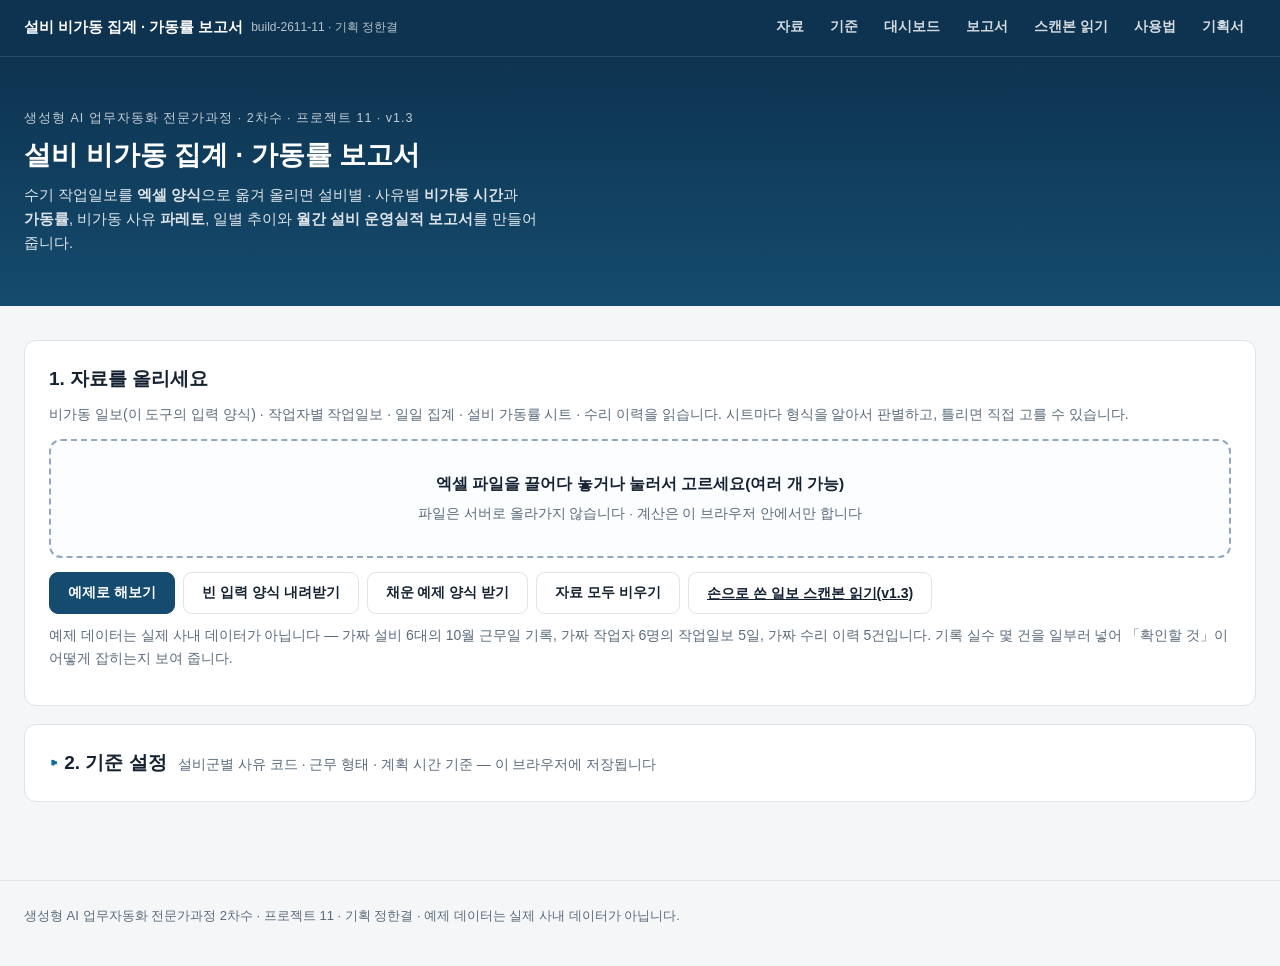
==== index.html @ 951faa5b "build-2611-11 임시 배포 Co-Authored-By: Claude Opus 5.5 <noreply@anthropic.com>" ====
<!DOCTYPE html>
<html lang="ko">
<head>
<meta charset="UTF-8">
<meta name="viewport" content="width=device-width, initial-scale=1.0">
<title>설비 비가동 집계 · 가동률 보고서 — 수기 일보에서 월간 설비 운영실적까지</title>
<meta name="description" content="수기 작업일보를 엑셀 양식으로 옮겨 올리면 설비별 · 사유별 비가동 시간, 가동률, 비가동 사유 파레토, 일별 추이와 월간 설비 운영실적 보고서를 만듭니다. 파일은 브라우저 안에서만 처리합니다.">
<link rel="icon" href="favicon.svg" type="image/svg+xml">
<link rel="canonical" href="https://build-2611-11.jobability.co.kr/">
<meta name="robots" content="index,follow">
<meta property="og:type" content="website">
<meta property="og:site_name" content="생성형 AI 업무자동화 전문가과정 · 2차수">
<meta property="og:url" content="https://build-2611-11.jobability.co.kr/">
<meta property="og:title" content="설비 비가동 집계 · 가동률 보고서 — 생성형 AI 업무자동화 전문가과정 2차수">
<meta property="og:description" content="수기 일보를 엑셀 양식으로 올리면 설비 · 사유별 비가동, 가동률, 파레토, 일별 추이와 월간 보고서가 나옵니다.">
<meta property="og:image" content="https://build-2611-11.jobability.co.kr/og-index.png">
<meta property="og:image:width" content="1200">
<meta property="og:image:height" content="630">
<meta property="og:locale" content="ko_KR">
<meta name="twitter:card" content="summary_large_image">
<link rel="stylesheet" href="css/style.css">
<link rel="stylesheet" href="css/app.css">
</head>
<body>

<nav class="topnav" aria-label="주요 메뉴">
  <div class="topnav-inner">
    <a class="topnav-brand" href="index.html">설비 비가동 집계 · 가동률 보고서 <small>build-2611-11 · 기획 정한결</small></a>
    <ul class="topnav-links">
      <li><a href="#s-data">자료</a></li>
      <li><a href="#s-set">기준</a></li>
      <li><a href="#s-dash">대시보드</a></li>
      <li><a href="#s-report">보고서</a></li>
      <li><a href="scan.html">스캔본 읽기</a></li>
      <li><a href="guide.html">사용법</a></li>
      <li><a href="plan.html">기획서</a></li>
    </ul>
  </div>
</nav>

<header class="hero"><div class="wrap">
  <div class="eyebrow">생성형 AI 업무자동화 전문가과정 · 2차수 · 프로젝트 11 · v1.3</div>
  <h1>설비 비가동 집계 · 가동률 보고서</h1>
  <p>수기 작업일보를 <b>엑셀 양식</b>으로 옮겨 올리면 설비별 · 사유별 <b>비가동 시간</b>과 <b>가동률</b>,
     비가동 사유 <b>파레토</b>, 일별 추이와 <b>월간 설비 운영실적 보고서</b>를 만들어 줍니다.</p>
</div></header>

<main><div class="wrap">

<section id="s-data" class="card">
  <h2 style="margin-top:0">1. 자료를 올리세요</h2>
  <p class="sub">비가동 일보(이 도구의 입력 양식) · 작업자별 작업일보 · 일일 집계 · 설비 가동률 시트 · 수리 이력을 읽습니다. 시트마다 형식을 알아서 판별하고, 틀리면 직접 고를 수 있습니다.</p>
  <label class="drop" id="drop">
    <input type="file" id="file" accept=".xlsx,.xls,.xlsm,.csv" multiple>
    <b>엑셀 파일을 끌어다 놓거나 눌러서 고르세요(여러 개 가능)</b>
    <span>파일은 서버로 올라가지 않습니다 · 계산은 이 브라우저 안에서만 합니다</span>
  </label>
  <div class="btnrow">
    <button class="btn primary" id="btn-sample">예제로 해보기</button>
    <button class="btn" id="btn-template">빈 입력 양식 내려받기</button>
    <button class="btn" id="btn-sample-file">채운 예제 양식 받기</button>
    <button class="btn" id="btn-reset">자료 모두 비우기</button>
    <a class="btn" href="scan.html" id="go-scan">손으로 쓴 일보 스캔본 읽기(v1.3)</a>
  </div>
  <p class="sub" style="margin-top:10px">예제 데이터는 실제 사내 데이터가 아닙니다 — 가짜 설비 6대의 10월 근무일 기록, 가짜 작업자 6명의 작업일보 5일, 가짜 수리 이력 5건입니다.
    기록 실수 몇 건을 일부러 넣어 「확인할 것」이 어떻게 잡히는지 보여 줍니다.</p>
  <ul class="filelist" id="files"></ul>
  <div id="data-status"></div>
</section>

<section id="s-set" class="card">
  <details id="set-box">
    <summary><h2>2. 기준 설정 <small class="sub">설비군별 사유 코드 · 근무 형태 · 계획 시간 기준 — 이 브라우저에 저장됩니다</small></h2></summary>
    <div class="setgrid">
      <div>
        <h3>비가동 사유 코드 <small class="sub">설비군마다 다릅니다 — 같은 글자라도 뜻이 다릅니다</small></h3>
        <h4 class="gh">가공설비 (A~G)</h4>
        <div class="tablewrap"><table id="codes">
          <thead><tr><th>코드</th><th>이름</th><th>설명</th><th></th></tr></thead>
          <tbody></tbody>
        </table></div>
        <div class="btnrow tight"><button class="btn sm" id="btn-addcode">가공 코드 추가</button></div>
        <h4 class="gh">용접설비 (A~H)</h4>
        <div class="tablewrap"><table id="codes-weld">
          <thead><tr><th>코드</th><th>이름</th><th>설명</th><th></th></tr></thead>
          <tbody></tbody>
        </table></div>
        <div class="btnrow tight">
          <button class="btn sm" id="btn-addcode-weld">용접 코드 추가</button>
          <button class="btn sm" id="btn-defcode">코드표 기본값으로</button>
        </div>
        <h3>설비군 <small class="sub">이름에 로봇 · 용접 · ABB · KOBE · 야스카와 또는 MAIN · BOOM · TRACK · SUB · CHASSIS · ARM · BUCKET · BLADE(N호기)가 있으면 용접설비, NC · MCT · 밀링 · 호리젠탈 · 머시닝이 있으면 가공설비. 둘 다 있으면 「확인 필요」 — 여기서 고르세요</small></h3>
        <div class="btnrow tight">
          <button class="btn sm" id="btn-planner-equip" title="가공 10대 · 용접 20대를 군과 함께 등록합니다. 이미 있는 이름은 그대로 둡니다">기획자 설비 목록(2026-11) 불러오기</button>
          <button class="btn sm" id="btn-groups-clear">직접 고른 설비군 모두 지우기</button>
        </div>
        <p id="group-status" aria-live="polite"></p>
        <div id="group-tbl"></div>
      </div>
      <div>
        <h3>근무 형태</h3>
        <div class="form">
          <label>근무 시작 <input type="text" id="set-start" inputmode="numeric"></label>
          <label>주간 종료 <input type="text" id="set-dayEnd" inputmode="numeric"></label>
          <label>주간+야간 종료 <input type="text" id="set-nightEnd" inputmode="numeric"></label>
          <label>쉬는 시간(오전 · 오후 합, 분) <input type="number" id="set-breakMin" min="0" step="5"></label>
          <label class="wide">휴게 구간(인정시간에서 뺌) <input type="text" id="set-rests"></label>
        </div>
        <div id="shift-info"></div>
        <h3>계산 기준</h3>
        <div class="form">
          <label class="wide">계획 시간 기준
            <select id="set-basis">
              <option value="recorded">기록된 계획 시간(없으면 근무 형태 기준)</option>
              <option value="shift">근무 형태 기준(인정시간 − 휴식)</option>
            </select></label>
          <label>목표 가동률(%) <input type="number" id="set-target" min="0" max="100" step="1"></label>
          <label class="chk"><input type="checkbox" id="set-separateRest"> 휴게와 겹친 시간은 뺀다</label>
        </div>
        <div class="btnrow tight"><button class="btn sm" id="btn-defset">근무 형태 기본값으로</button></div>
      </div>
    </div>
  </details>
</section>

<section id="s-dash" class="card" hidden>
  <h2 style="margin-top:0">3. 대시보드</h2>
  <div class="ctrl">
    <label>보기 <select id="kind"></select></label>
    <label>기간 <select id="month"></select></label>
    <span class="sub" id="basis-note"></span>
  </div>
  <div id="kpi"></div>
  <div class="charts two">
    <div><h3 id="bar-title">설비별 가동률</h3><div id="bar-chart" class="chart"></div></div>
    <div><h3>비가동 사유 파레토</h3><div id="pareto" class="chart"></div></div>
  </div>
  <h3>일별 가동률 추이</h3>
  <div id="trend" class="chart"></div>
  <div class="charts two">
    <div><h3>사유별 <small class="sub">큰 순 · 누적 %</small></h3><div class="tablewrap" id="pareto-tbl"></div></div>
    <div><h3 id="by-title">설비별</h3><div class="tablewrap" id="by-tbl"></div></div>
  </div>
  <h3 id="matrix-title">설비 × 사유 비가동(시간)</h3>
  <div class="tablewrap" id="matrix"></div>
  <div id="month-wrap"><h3>월별</h3><div class="tablewrap" id="by-month"></div></div>
  <h3>확인할 것 <small class="sub" id="issue-count"></small></h3>
  <div id="issues"></div>
  <details class="more">
    <summary>일자별 상세 보기</summary>
    <p class="sub"><span class="calc">계산</span> 가동을 적지 않아 계획 − 비가동으로 계산한 값 · <span class="calc">근무 형태</span> 계획 시간이 기록되지 않아 근무 형태로 계산한 값 ·
      <span class="calc">추정</span> 한 칸에 사유가 여럿이라 시간을 똑같이 나눈 값입니다.</p>
    <div class="tablewrap" id="days"></div>
  </details>
</section>

<section id="s-report" class="card" hidden>
  <h2 style="margin-top:0">4. 보고서 · 내보내기</h2>
  <div class="ctrl"><label>부서 이름(선택) <input type="text" id="team" placeholder="예: 생산기술팀"></label></div>
  <div id="summary" class="draftbox"></div>

  <details class="ai" id="ai-box">
    <summary>AI 로 요약 문장 다듬기 (선택)</summary>
    <p class="sub">규칙으로 만든 요약을 보고서 문체로 다듬습니다. 숫자 · 날짜 · 설비 이름은 바꾸지 않도록 요청합니다.
       키는 이 브라우저에만 저장됩니다. 보내기 전에 한 번 더 묻습니다. 키가 없어도 보고서는 그대로 만들어집니다.</p>
    <div class="form">
      <label>제공자
        <select id="ai-provider">
          <option value="openai">OpenAI (gpt-4o-mini)</option>
          <option value="anthropic">Anthropic (claude-haiku-5-5)</option>
        </select></label>
      <label class="wide">API 키 <input type="password" id="ai-key" autocomplete="off" placeholder="sk-..."></label>
    </div>
    <div class="btnrow">
      <button class="btn" id="ai-run">AI 로 다듬기</button>
      <button class="btn" id="ai-forget">저장된 키 지우기</button>
    </div>
    <div id="ai-out"></div>
  </details>

  <div class="btnrow">
    <button class="btn primary" id="btn-print">보고서 인쇄하기</button>
    <button class="btn" id="btn-html">보고서 HTML 저장</button>
    <button class="btn green" id="btn-export">엑셀로 내보내기</button>
  </div>
  <p class="sub" style="margin-top:10px">엑셀 시트: 요약 · 설비별 · 사유별 · 일별 · 월별 · 설비x사유 · 일자별상세 · 가동률양식(회사 가동률 시트 모양) · 확인할것 · 수리이력 · 기준</p>
  <h3>보고서 미리보기</h3>
  <iframe id="preview" title="보고서 미리보기"></iframe>
  <iframe id="print-frame" title="인쇄용" hidden></iframe>
</section>

</div></main>

<footer><div class="wrap">
  생성형 AI 업무자동화 전문가과정 2차수 · 프로젝트 11 · 기획 정한결 ·
  예제 데이터는 실제 사내 데이터가 아닙니다.
</div></footer>

<script src="lib/xlsx.full.min.js"></script>
<script src="js/downtime.js"></script>
<script src="js/app.js"></script>
</body>
</html>
---- css/style.css ----
:root{
  --bg:#f4f6f8; --card:#fff; --ink:#152232; --sub:#5b6b7b; --line:#dde4ea;
  --brand:#154b6e; --brand-deep:#0d3350; --accent:#0b6e99;
  --ok:#0a6045; --warn:#7a4f00; --danger:#c8341f;
  --wrap:1320px; --pad:24px;
}
@media (max-width:640px){ :root{ --pad:16px; } }
*{box-sizing:border-box; margin:0; padding:0;}
html,body{background:var(--bg); color:var(--ink);
  font-family:"Pretendard","Apple SD Gothic Neo","Malgun Gothic",sans-serif;}
body{font-size:15px; line-height:1.65; word-break:keep-all; overflow-wrap:break-word;}

/* 상단 바는 고정 — 표를 아래로 훑는 동안에도 조작부가 보여야 한다.
   sticky 가 아니라 fixed 다: 조상에 overflow 가 걸리면 sticky 는 조용히 죽는다. */
.topnav{position:fixed; top:0; left:0; right:0; z-index:40;
  background:var(--brand-deep); border-bottom:1px solid rgba(255,255,255,.12);}
.topnav-inner{display:flex; align-items:center; justify-content:space-between;
  gap:20px; max-width:var(--wrap); margin:0 auto; padding:0 var(--pad); min-height:56px;}
.topnav-brand{display:flex; align-items:center; min-height:56px; color:#fff;
  font-weight:750; font-size:14.5px; text-decoration:none; white-space:nowrap;}
.topnav-brand small{font-weight:400; opacity:.7; font-size:12px; margin-left:8px;}
.topnav-links{display:flex; align-items:center; gap:2px; list-style:none; margin:0; padding:0;
  overflow-x:auto; scrollbar-width:none;}
.topnav-links::-webkit-scrollbar{display:none;}
.topnav-links a{display:flex; align-items:center; min-height:56px; padding:0 12px;
  color:rgba(255,255,255,.82); text-decoration:none; font-size:13.5px; font-weight:600;
  white-space:nowrap; border-bottom:2px solid transparent;}
.topnav-links a:hover{color:#fff;}
.topnav-links a.active{color:#fff; border-bottom-color:#7ec8a0;}
@media (max-width:860px){
  .topnav-inner{gap:10px; padding:0 14px; min-height:52px;}
  .topnav-brand{min-height:52px; font-size:13.5px;} .topnav-brand small{display:none;}
  .topnav-links a{min-height:52px; padding:0 9px; font-size:13px;}
}

.hero{background:linear-gradient(180deg,var(--brand-deep),var(--brand)); color:#fff;
  padding:52px 0 38px; margin-top:56px;}
@media (max-width:860px){ .hero{margin-top:52px; padding:38px 0 28px;} }
.hero .eyebrow{font-size:12.5px; letter-spacing:.08em; opacity:.75; margin-bottom:9px;}
.hero h1{font-size:27px; line-height:1.3; font-weight:750; margin-bottom:11px;}
.hero p{max-width:66ch; color:rgba(255,255,255,.86); font-size:14.5px;}
main{padding:34px 0 60px;}
.wrap{max-width:var(--wrap); margin:0 auto; padding:0 var(--pad);}

h2{font-size:19px; font-weight:700; margin:32px 0 8px;}
main > .wrap > :first-child{margin-top:0;}
p{margin:0 0 13px;} .sub{color:var(--sub); font-size:14px;}
code{font-family:ui-monospace,SFMono-Regular,Menlo,monospace; font-size:.92em;
  background:#eef2f6; border-radius:4px; padding:1px 5px;}

.card{background:var(--card); border:1px solid var(--line); border-radius:12px;
  padding:22px 24px; margin-bottom:18px;}
.drop{display:block; border:2px dashed #93a7bd; border-radius:12px; background:#fbfdff;
  padding:30px 20px; text-align:center; cursor:pointer; transition:border-color .15s,background .15s;}
.drop:hover,.drop.over{border-color:var(--accent); background:#f0f8fc;}
.drop b{display:block; font-size:15.5px; margin-bottom:5px;}
.drop span{color:var(--sub); font-size:13.5px;}
input[type=file]{display:none;}

.btn{display:inline-flex; align-items:center; justify-content:center; gap:6px;
  min-height:42px; padding:0 18px; border-radius:9px; border:1px solid var(--line);
  background:#fff; color:var(--ink); font-size:14px; font-weight:650; cursor:pointer;}
.btn:hover{border-color:#9fb2c4;}
.btn.primary{background:var(--brand); border-color:var(--brand); color:#fff;}
.btn.primary:hover{background:var(--brand-deep);}
.btn.green{background:var(--ok); border-color:var(--ok); color:#fff;}
.btn:disabled{opacity:.45; cursor:not-allowed;}
.btnrow{display:flex; flex-wrap:wrap; gap:8px; margin-top:14px;}

.note{border-left:4px solid var(--accent); background:#eef6fa; color:#0b3a4f;
  padding:13px 15px; border-radius:8px; font-size:14px; margin:14px 0;}
.warn{border-left:4px solid var(--danger); background:#fdeae7; color:#7a1a0c;
  padding:13px 15px; border-radius:8px; font-size:14px; margin:14px 0;}
.ok{border-left:4px solid var(--ok); background:#e9f6f0; color:#08422a;
  padding:13px 15px; border-radius:8px; font-size:14px; margin:14px 0;}

.tablewrap{overflow-x:auto; border:1px solid var(--line); border-radius:10px; background:#fff; max-height:70vh;}
table{border-collapse:collapse; width:100%; font-size:13px;}
th,td{border-bottom:1px solid var(--line); padding:8px 11px; text-align:left; white-space:nowrap;}
th{background:#eef2f6; font-weight:700; position:sticky; top:0; z-index:1;}
tr:last-child td{border-bottom:0;}
td.num{text-align:right; font-variant-numeric:tabular-nums;}
td.mono{font-family:ui-monospace,SFMono-Regular,Menlo,monospace;}
tr.flag td{background:#fdf3f1;}
/* 계산으로 채운 값은 문서에 적혀 있던 값과 **신뢰도가 다르다.**
   같은 모양으로 두면 사람이 구분하지 못한 채 그대로 믿게 된다. */
td .calc{display:inline-block; margin-left:5px; font-size:10.5px; font-weight:700;
  color:#0b3a4f; background:#dceaf3; border-radius:4px; padding:1px 5px; vertical-align:middle;}
.rev{color:var(--danger); font-weight:650; white-space:normal; min-width:240px;}

.filelist{margin:13px 0 0; padding:0; list-style:none; font-size:13.5px;}
.filelist li{padding:6px 0; border-bottom:1px solid var(--line); color:var(--sub);
  display:flex; justify-content:space-between; gap:10px;}
.filelist li:last-child{border-bottom:0;}
.stats{display:flex; flex-wrap:wrap; gap:10px; margin:14px 0 0;}
.stat{background:#eef2f6; border-radius:9px; padding:9px 14px; font-size:13.5px;}
.stat b{font-size:17px; display:block; font-variant-numeric:tabular-nums;}
footer{border-top:1px solid var(--line); padding:24px 0 40px; color:var(--sub); font-size:13px;}
---- css/app.css ----
/* 이 앱 전용 — 공통 style.css 뒤에 읽는다 */
[hidden]{display:none !important;}
h3{font-size:16px; font-weight:700; margin:24px 0 8px;}
h3 small{font-weight:400; font-size:12.5px; margin-left:6px;}
.btn.sm{min-height:34px; padding:0 12px; font-size:13px;}
.btnrow.tight{margin-top:8px; margin-bottom:0;}

/* 올린 파일 · 시트 */
.filelist li{flex-wrap:wrap; align-items:center;}
.filelist .fname{color:var(--ink); font-weight:650; min-width:0;}
.filelist .x{border:0; background:none; color:var(--danger); cursor:pointer; font-size:12.5px; text-decoration:underline; flex:none; font:inherit;}
.sheets{list-style:none; margin:6px 0 0; padding:0; width:100%;}
.sheets li{display:flex; flex-wrap:wrap; gap:6px 12px; align-items:center; padding:5px 0 5px 14px; border-bottom:0; font-size:13px;}
.sheets select{font:inherit; font-size:13px; padding:4px 6px; border:1px solid var(--line); border-radius:6px; background:#fff; max-width:100%;}
.sheets .why{color:var(--sub); font-size:12px; min-width:0;}
.sheets .cnt{color:var(--ok); font-size:12.5px; font-weight:650;}

/* 기준 설정 */
#set-box > summary{cursor:pointer; list-style:none;}
#set-box > summary::-webkit-details-marker{display:none;}
#set-box > summary h2{display:inline; margin:0;}
#set-box > summary h2::before{content:'▸ '; color:var(--accent);}
#set-box[open] > summary h2::before{content:'▾ ';}
#set-box > summary small{font-weight:400; margin-left:6px;}
.setgrid{display:grid; grid-template-columns:repeat(auto-fit,minmax(min(420px,100%),1fr)); gap:4px 26px;}
.setgrid > div{min-width:0;}
#codes td{padding:3px 4px;}
#codes input{font:inherit; font-size:13px; width:100%; min-width:60px; border:1px solid var(--line); border-radius:6px; padding:5px 7px;}
#codes td:first-child input{width:56px; min-width:56px; text-transform:uppercase;}
#codes .x{border:0; background:none; color:var(--danger); cursor:pointer; font:inherit; font-size:12.5px; text-decoration:underline;}
.form{display:grid; grid-template-columns:repeat(auto-fill,minmax(min(170px,100%),1fr)); gap:10px 12px; align-items:end; margin:10px 0;}
.form label{display:flex; flex-direction:column; gap:4px; font-size:13px; color:var(--sub);}
.form label.chk{flex-direction:row; align-items:center; gap:6px; color:var(--ink);}
.form label.wide{grid-column:1/-1;}
.form input,.form select,.ctrl input,.ctrl select{font:inherit; font-size:14px; padding:6px 8px; border:1px solid var(--line); border-radius:7px; background:#fff; max-width:100%; min-width:0;}
#shift-info table{font-size:12.5px;}
#shift-info td,#shift-info th{padding:5px 8px;}

/* 대시보드 */
.ctrl{display:flex; flex-wrap:wrap; align-items:center; gap:10px 16px; margin:4px 0 6px; font-size:14px;}
.ctrl label{display:flex; align-items:center; gap:6px;}
.kpis{display:grid; grid-template-columns:repeat(auto-fit,minmax(min(150px,100%),1fr)); gap:10px; margin:12px 0 4px;}
.kpi{background:#eef2f6; border-radius:10px; padding:12px 14px; font-size:13px; color:var(--sub); min-width:0;}
.kpi b{display:block; font-size:24px; color:var(--ink); font-variant-numeric:tabular-nums; line-height:1.25;}
.kpi b small{font-size:13px; font-weight:600; margin-left:3px; color:var(--sub);}
.kpi.main{background:#e3f1ea;} .kpi.main b{color:var(--ok);}
.kpi.lo{background:#fbe1dc;} .kpi.lo b{color:#8a1d10;}
.kpi .k-sub{display:block; font-size:12px; margin-top:2px;}
.charts{display:grid; gap:4px 20px;}
.charts.two{grid-template-columns:repeat(auto-fit,minmax(min(420px,100%),1fr));}
.charts > div{min-width:0;}
.chart svg{width:100%; height:auto; display:block; background:#fff; border:1px solid var(--line); border-radius:10px;}
svg .grid{stroke:#e6ebf0;} svg .ax{font-size:11px; fill:#5b6b7b;} svg .axt{font-size:12px; fill:#152232;}
svg .axl{stroke:#9aa9b8;} svg .val{font-size:11px; fill:#152232; font-variant-numeric:tabular-nums;}
svg .bar{fill:#154b6e;} svg .bar.lo{fill:#c8341f;} svg .tgt{stroke:#d9822b; stroke-width:1.6; stroke-dasharray:5 4;}
svg .l-cum{fill:none; stroke:#d9822b; stroke-width:2.2;} svg .cum{fill:#d9822b;}
svg .l-util{fill:none; stroke:#0b6e99; stroke-width:2.2;} svg .pt{fill:#0b6e99; stroke:#fff; stroke-width:1;} svg .pt.lo{fill:#c8341f;}
.legend{display:flex; flex-wrap:wrap; gap:6px 14px; align-items:center; font-size:12.5px; color:var(--sub); margin-top:6px;}
.lg::before{content:''; display:inline-block; width:18px; height:3px; margin-right:6px; vertical-align:middle; background:#154b6e;}
.lg.l-cum::before{background:#d9822b;} .lg.l-util::before{background:#0b6e99;} .lg.l-tgt::before{background:repeating-linear-gradient(90deg,#d9822b 0 5px,transparent 5px 9px);}
.lg.l-lo::before{background:#c8341f; height:9px; width:12px;}
td.lo{color:#8a1d10; font-weight:700;}
td .calc,.calc{display:inline-block; margin-left:4px; font-size:10.5px; font-weight:700; color:#0b3a4f; background:#dceaf3; border-radius:4px; padding:1px 5px; vertical-align:middle; white-space:nowrap;}
#matrix td.num{min-width:58px;}
#matrix th{text-align:right;} #matrix th:first-child{text-align:left;}
.issues{list-style:none; margin:0; padding:0; font-size:13.5px; max-height:320px; overflow:auto; border:1px solid var(--line); border-radius:10px;}
.issues li{padding:7px 12px; border-bottom:1px solid var(--line); display:flex; gap:10px; align-items:baseline;}
.issues li:last-child{border-bottom:0;}
.issues .lv{flex:none; font-size:11px; font-weight:700; border-radius:4px; padding:1px 6px; background:#fbd9d2; color:#7a1a0c;}
.issues .lv.info{background:#eef2f6; color:#33475b;}
.issues .wh{flex:none; font-weight:650; white-space:nowrap;}
.issues .tx{min-width:0;}
@media (max-width:640px){ .issues li{flex-wrap:wrap;} .issues .wh{white-space:normal;} }
.more{margin-top:18px;}
.more > summary{cursor:pointer; font-weight:700; color:var(--accent);}
#days{max-height:460px; margin-top:8px;}

/* 보고서 */
.draftbox{border:1px solid var(--line); border-radius:10px; padding:16px 18px; background:#fbfdff;}
.draftbox h4{font-size:15px; margin:0 0 8px;}
.draftbox ul{margin:0 0 0 18px;}
.draftbox li{margin:4px 0;}
.ai{margin:16px 0; border:1px solid #d9cdf0; border-radius:10px; padding:12px 16px; background:#faf7ff;}
.ai summary{cursor:pointer; font-weight:700; color:#4a2e86;}
.ai .sub{margin-top:8px;}
.ai-draft{border-left:4px solid #7a5bb8; background:#f3edfc; border-radius:8px; padding:12px 14px; margin-top:12px; font-size:14px;}
.ai-draft .tag{display:inline-block; font-size:11.5px; font-weight:700; background:#7a5bb8; color:#fff; border-radius:4px; padding:1px 7px; margin-bottom:6px;}
.ai-draft ul{margin:4px 0 0 18px;}
#preview{width:100%; height:640px; border:1px solid var(--line); border-radius:10px; background:#fff;}
@media (max-width:640px){ .card{padding:18px 16px;} .drop{padding:22px 14px;} #preview{height:520px;} .topnav-brand{overflow:hidden; text-overflow:ellipsis; min-width:0; flex:0 1 auto;} }

/* v1.1 설비군 */
h4.gh{font-size:13.5px; font-weight:700; color:var(--brand); margin:12px 0 6px;}
#codes-weld td{padding:3px 4px;}
#codes-weld input{font:inherit; font-size:13px; width:100%; min-width:60px; border:1px solid var(--line); border-radius:6px; padding:5px 7px;}
#codes-weld td:first-child input{width:56px; min-width:56px; text-transform:uppercase;}
#codes-weld .x{border:0; background:none; color:var(--danger); cursor:pointer; font:inherit; font-size:12.5px; text-decoration:underline;}
#group-tbl select{font:inherit; font-size:13px; padding:4px 6px; border:1px solid var(--line); border-radius:6px; background:#fff;}
#group-tbl td{padding:5px 9px;}
#matrix th small,#by-tbl td small{font-weight:400;}
/* v1.2 설비군 표 — 이름 판정이 「확인 필요」인 줄 · 불러오기 결과 한 줄 */
#group-tbl tr.amb td{background:#fff4e5;} #group-tbl b.lo{color:#8a1d10;}
#group-status{font-size:13.5px; color:var(--muted,#555); margin:6px 0 0; min-height:1.2em;}

/* (v1.3) 스캔본 읽기 */
.thumbs{display:flex; flex-wrap:wrap; gap:10px; margin-top:10px;}
.thumb{margin:0; width:150px;} .thumb img{width:150px; height:110px; object-fit:cover; border:1px solid var(--line); border-radius:8px; display:block;}
.thumb figcaption{font-size:12px; color:var(--sub); word-break:break-all;}
.pdfbox{width:150px; height:110px; border:1px dashed var(--line); border-radius:8px; display:flex; align-items:center; justify-content:center; font-weight:700; color:var(--sub);}
.page{border:1px solid var(--line); border-radius:12px; padding:14px 16px; margin:14px 0; background:#fff;}
.page-h{display:flex; flex-wrap:wrap; align-items:center; gap:10px; margin-bottom:8px;} .page-h h3{margin:0;}
.page-body{display:grid; grid-template-columns:repeat(auto-fit,minmax(min(100%,340px),1fr)); gap:14px;}
.orig img{width:100%; border:1px solid var(--line); border-radius:8px;}
.vals h4{margin:12px 0 6px; font-size:14px;}
.fgrid{display:grid; grid-template-columns:repeat(auto-fill,minmax(min(160px,100%),1fr)); gap:8px 10px;}
.fgrid label{display:flex; flex-direction:column; gap:3px; font-size:12.5px; color:var(--sub);}
.fgrid input,.fgrid select,table.dt input{font:inherit; font-size:13.5px; padding:5px 7px; border:1px solid var(--line); border-radius:6px; background:#fff; max-width:100%;}
table.dt input.code{width:3.2em; text-align:center;} table.dt input.tm{width:5.5em;} table.dt input.wide{min-width:180px; width:100%;}
table.dt td{padding:4px 6px;}
.chk{display:flex; align-items:center; gap:6px; margin-top:8px; font-weight:650;}
.box{border:1px solid var(--line); border-radius:10px; padding:10px 14px; margin:10px 0; background:#fbfcfd;} .box summary{cursor:pointer; font-weight:700; font-size:14px;}
.tag.bad-t{background:#f4b9ad; color:#7a1a0c;}
.tablewrap.small table{font-size:12px;}
.page,.page-body > *,.vals{min-width:0;} .page{overflow:hidden;}
table.dt input.wide{min-width:140px;}
@media (max-width:640px){ .sc-thumbs,.thumbs{gap:6px;} .thumb{width:120px;} .thumb img,.pdfbox{width:120px; height:90px;} }
.ctrl label{min-width:0; max-width:100%;} .ctrl select,.ctrl input{max-width:100%; box-sizing:border-box;}
@media (max-width:640px){ #s-ai .ctrl label{width:100%;} #s-ai .ctrl select,#s-ai .ctrl input{flex:1 1 auto; width:100%; min-width:0;} }
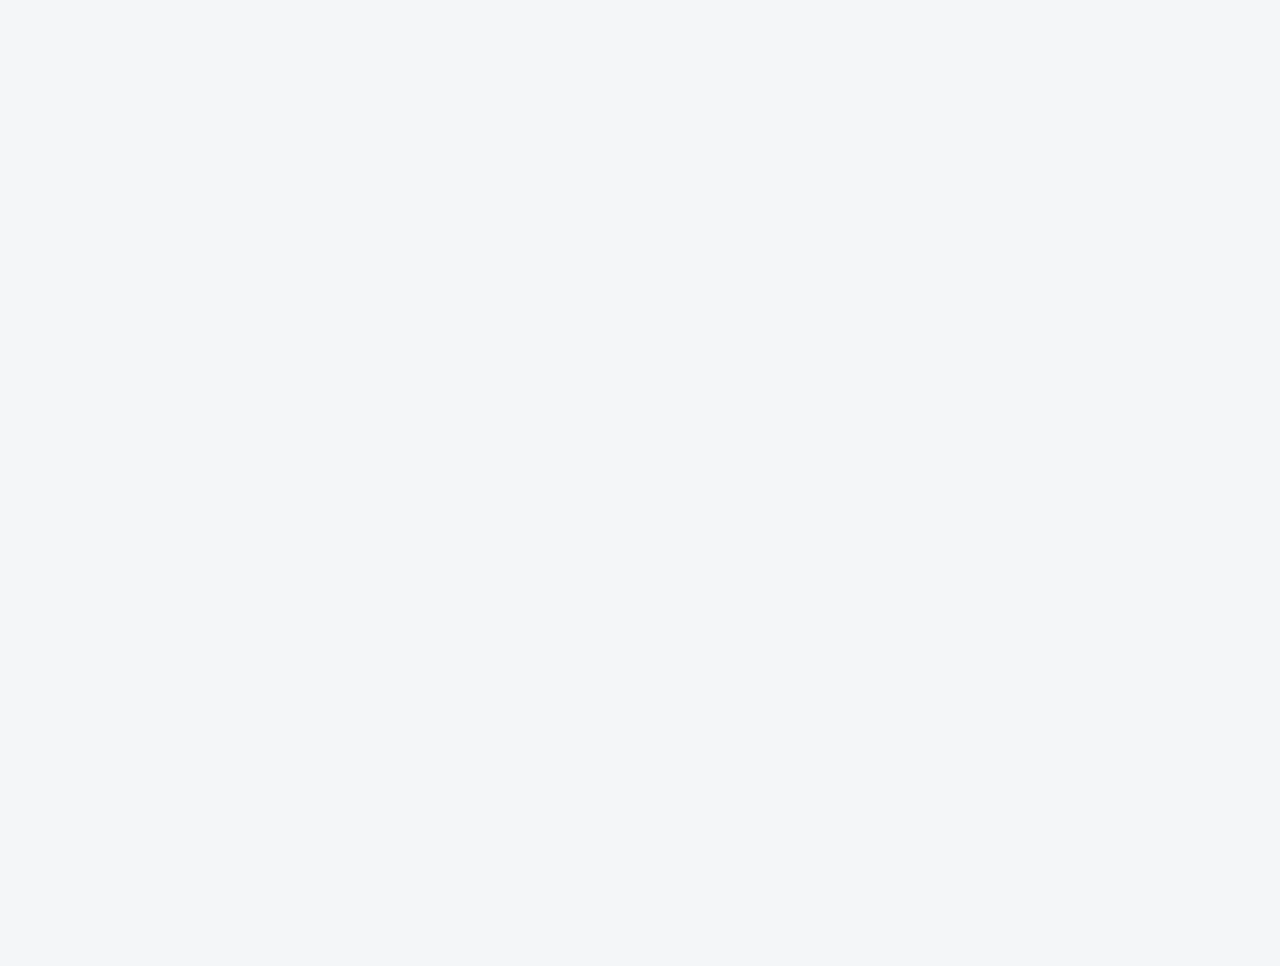
==== commit 2ae38587: "마무리: 로그인 · 게시판 · 첫 화면(판 2026-11-13.1) · 개발 자료 전체 Co-Authored-By: Claude Fable 5.2 <noreply@anthropic" ====
--- a/index.html
+++ b/index.html
@@ -6,20 +6,26 @@
 <title>설비 비가동 집계 · 가동률 보고서 — 수기 일보에서 월간 설비 운영실적까지</title>
 <meta name="description" content="수기 작업일보를 엑셀 양식으로 옮겨 올리면 설비별 · 사유별 비가동 시간, 가동률, 비가동 사유 파레토, 일별 추이와 월간 설비 운영실적 보고서를 만듭니다. 파일은 브라우저 안에서만 처리합니다.">
 <link rel="icon" href="favicon.svg" type="image/svg+xml">
-<link rel="canonical" href="https://build-2611-11.jobability.co.kr/">
+<link rel="canonical" href="https://aebonlee.github.io/build-2611-11/">
 <meta name="robots" content="index,follow">
 <meta property="og:type" content="website">
 <meta property="og:site_name" content="생성형 AI 업무자동화 전문가과정 · 2차수">
-<meta property="og:url" content="https://build-2611-11.jobability.co.kr/">
+<meta property="og:url" content="https://aebonlee.github.io/build-2611-11/">
 <meta property="og:title" content="설비 비가동 집계 · 가동률 보고서 — 생성형 AI 업무자동화 전문가과정 2차수">
 <meta property="og:description" content="수기 일보를 엑셀 양식으로 올리면 설비 · 사유별 비가동, 가동률, 파레토, 일별 추이와 월간 보고서가 나옵니다.">
-<meta property="og:image" content="https://build-2611-11.jobability.co.kr/og-index.png">
+<meta property="og:image" content="https://aebonlee.github.io/build-2611-11/og-index.png">
 <meta property="og:image:width" content="1200">
 <meta property="og:image:height" content="630">
 <meta property="og:locale" content="ko_KR">
 <meta name="twitter:card" content="summary_large_image">
 <link rel="stylesheet" href="css/style.css">
 <link rel="stylesheet" href="css/app.css">
+<!-- auth-kit: 로그인 전에는 도구 화면을 감춘다(js/auth.js 가 판정 뒤 푼다) -->
+<script>document.documentElement.classList.add('auth-lock')</script>
+<link rel="stylesheet" href="css/auth.css?v=2026-11-13.1">
+<link rel="stylesheet" href="css/board.css?v=2026-11-13.1">
+<link rel="stylesheet" href="css/kit-build.css?v=2026-11-13.1">
+<!-- /auth-kit -->
 </head>
 <body>
 
@@ -199,5 +205,12 @@
 <script src="lib/xlsx.full.min.js"></script>
 <script src="js/downtime.js"></script>
 <script src="js/app.js"></script>
+<!-- auth-kit: 로그인 · 사용 신청 · 승인 · 게시판(키트 정본 data10-00/kit/auth, 적용 build-2611-00/tools/kit) -->
+<script src="vendor/supabase.js?v=2026-11-13.1"></script>
+<script src="js/auth-config.js?v=2026-11-13.1"></script>
+<script src="js/kit-build.js?v=2026-11-13.1"></script>
+<script src="js/board.js?v=2026-11-13.1"></script>
+<script src="js/auth.js?v=2026-11-13.1"></script>
+<!-- /auth-kit -->
 </body>
 </html>
--- a/css/auth.css
+++ b/css/auth.css
@@ -0,0 +1,571 @@
+/* data10 로그인 키트 — 정본: data10-00/kit/auth/css/auth.css (사본을 직접 고치지 말 것)
+   로그인 전 대문 · 사용 신청 · 승인 대기 · 구성원 관리 창. 클래스는 모두 ag- / auth- 로 시작해 도구 화면과 섞이지 않는다. */
+:root {
+  --ag-ink: #172334; --ag-sub: #55657a; --ag-line: #d6dee8; --ag-bg: #f3f6f9;
+  --ag-navy: #13274b; --ag-navy-2: #0c1b36; --ag-brand: #1f5fa8; --ag-brand-d: #174a84;
+  --ag-ok: #1b6e3a; --ag-ok-bg: #e5f3ea; --ag-err: #b3261e; --ag-err-bg: #fdecea; --ag-warn: #7a5200; --ag-warn-bg: #fff4d6;
+  --ag-accent: #a9c2e2;
+  --ag-pad: 20px;
+}
+@media (min-width: 640px) { :root { --ag-pad: 28px; } }
+@media (min-width: 1024px) { :root { --ag-pad: 40px; } }
+
+/* 로그인 전에는 도구 화면을 감춘다(자리는 그대로 — 그래프 폭 계산이 흔들리지 않게 visibility) */
+html.auth-lock body > *:not(#authGate) { visibility: hidden; }
+html.auth-lock body { overflow: hidden; }
+
+.ag {
+  position: fixed; inset: 0; z-index: 2000; overflow-y: auto; -webkit-overflow-scrolling: touch;
+  background: var(--ag-bg); color: var(--ag-ink);
+  font: 16px/1.65 Pretendard, 'Apple SD Gothic Neo', 'Malgun Gothic', 'Noto Sans KR', sans-serif;
+  word-break: keep-all; overflow-wrap: break-word;
+}
+.ag[hidden] { display: none; }
+.ag *, .ag *::before, .ag *::after, .ag-modal * { box-sizing: border-box; }
+
+.ag-wrap {
+  max-width: calc(1180px + 2 * var(--ag-pad)); margin: 0 auto; padding: 0 var(--ag-pad);
+  display: grid; grid-template-columns: minmax(0, 1fr); gap: 0;
+}
+.ag-hero {
+  background: linear-gradient(160deg, var(--ag-navy) 0%, var(--ag-navy-2) 100%); color: #fff;
+  margin: 0 calc(-1 * var(--ag-pad)); padding: 36px var(--ag-pad) 32px;
+}
+.ag-side { padding: 24px 0 8px; }
+@media (min-width: 960px) {
+  .ag { background: linear-gradient(90deg, var(--ag-navy-2) 0, var(--ag-navy-2) 50%, var(--ag-bg) 50%); }
+  .ag-wrap { grid-template-columns: minmax(0, 1fr) minmax(0, 1fr); min-height: calc(100vh - 48px); align-items: center; }
+  .ag-hero { margin: 0; padding: 56px 48px 56px 0; background: none; min-height: 100%; display: flex; flex-direction: column; justify-content: center; }
+  .ag-side { padding: 56px 0 56px 48px; }
+}
+.ag-eyebrow { margin: 0 0 10px; font-size: 13.5px; letter-spacing: .02em; color: var(--ag-accent); }
+.ag-hero h1 { margin: 0 0 14px; font-size: clamp(26px, 3.6vw, 38px); line-height: 1.3; color: #fff; font-weight: 800; }
+.ag-lead { margin: 0 0 24px; color: #d7e3f2; font-size: 16.5px; max-width: 640px; }
+.ag-feats { list-style: none; margin: 0 0 24px; padding: 0; display: grid; grid-template-columns: minmax(0, 1fr); gap: 10px; }
+@media (min-width: 640px) { .ag-feats { grid-template-columns: repeat(2, minmax(0, 1fr)); } }
+.ag-feats li { border: 1px solid rgba(255, 255, 255, .14); border-radius: 12px; padding: 14px 16px; background: rgba(255, 255, 255, .05); }
+.ag-feats b { display: block; color: #fff; font-size: 15.5px; margin-bottom: 4px; }
+.ag-feats span { display: block; color: #c4d3e6; font-size: 14px; line-height: 1.55; }
+.ag-flow-t { margin: 0 0 8px; font-size: 13.5px; color: #a9c2e2; }
+.ag-flow ol { list-style: none; margin: 0; padding: 0; display: flex; flex-wrap: wrap; gap: 8px; }
+.ag-flow li { display: inline-flex; align-items: center; gap: 8px; padding: 6px 12px 6px 6px; border-radius: 999px; background: rgba(255, 255, 255, .08); color: #e6eef8; font-size: 14px; }
+.ag-n { display: inline-grid; place-items: center; width: 24px; height: 24px; border-radius: 50%; background: #fff; color: var(--ag-navy); font-weight: 700; font-size: 13px; }
+
+.ag-card { background: #fff; border: 1px solid var(--ag-line); border-radius: 16px; padding: 26px 24px; box-shadow: 0 10px 30px rgba(15, 30, 55, .08); max-width: 460px; margin: 0 auto; }
+.ag-card h2 { margin: 6px 0 8px; font-size: 21px; color: var(--ag-ink); }
+.ag-card p { margin: 0 0 12px; }
+.ag-sub { color: var(--ag-sub); font-size: 14.5px; }
+.ag-tabs { display: flex; gap: 4px; padding: 4px; background: #eef2f6; border-radius: 10px; margin: 0 0 18px; }
+.ag-tabs button { flex: 1; border: 0; background: transparent; padding: 9px 10px; border-radius: 8px; font: inherit; font-weight: 600; color: var(--ag-sub); cursor: pointer; }
+.ag-tabs button[aria-selected="true"] { background: #fff; color: var(--ag-ink); box-shadow: 0 1px 3px rgba(0, 0, 0, .1); }
+.ag-form { display: grid; gap: 12px; }
+.ag-form label { display: grid; gap: 5px; font-size: 14px; font-weight: 600; color: var(--ag-ink); }
+.ag-form small { font-weight: 400; color: var(--ag-sub); }
+.ag-form input { font: inherit; font-size: 16px; font-weight: 400; padding: 10px 12px; border: 1px solid var(--ag-line); border-radius: 9px; background: #fff; color: var(--ag-ink); width: 100%; }
+.ag-form input::placeholder { color: #8a97a8; font-weight: 400; }
+.ag-form input:focus { outline: 2px solid var(--ag-brand); outline-offset: 1px; border-color: var(--ag-brand); }
+.ag-btn { font: inherit; font-weight: 700; display: inline-flex; align-items: center; justify-content: center; gap: 6px; min-height: 44px; padding: 8px 16px;
+  border-radius: 10px; border: 1px solid var(--ag-line); background: #fff; color: var(--ag-ink); cursor: pointer; width: 100%; }
+.ag-btn:hover { border-color: var(--ag-brand); }
+.ag-btn:disabled { opacity: .6; cursor: progress; }
+.ag-primary { background: var(--ag-brand); border-color: var(--ag-brand); color: #fff; }
+.ag-primary:hover { background: var(--ag-brand-d); }
+.ag-kakao { background: #fee500; border-color: #fee500; color: #191600; }
+.ag-or { display: flex; align-items: center; gap: 10px; color: var(--ag-sub); font-size: 13px; margin: 14px 0; }
+.ag-or::before, .ag-or::after { content: ''; flex: 1; height: 1px; background: var(--ag-line); }
+.ag-hint { margin: 14px 0 0 !important; color: var(--ag-sub); font-size: 13.5px; }
+.ag-msg { margin: 12px 0 0 !important; font-size: 14px; min-height: 1em; color: var(--ag-sub); }
+.ag-msg:empty { display: none; }
+.ag-msg.is-err { color: var(--ag-err); background: var(--ag-err-bg); padding: 8px 12px; border-radius: 8px; }
+.ag-msg.is-ok { color: var(--ag-ok); background: var(--ag-ok-bg); padding: 8px 12px; border-radius: 8px; }
+.ag-link { border: 0; background: none; color: var(--ag-sub); text-decoration: underline; font: inherit; font-size: 14px; cursor: pointer; margin-top: 14px; padding: 6px 0; }
+.ag-badge { display: inline-block; padding: 3px 10px; border-radius: 999px; background: var(--ag-warn-bg); color: var(--ag-warn); font-size: 13px; font-weight: 700; }
+.ag-badge.is-off { background: var(--ag-err-bg); color: var(--ag-err); }
+.ag-claim { margin-top: 16px; padding: 14px; border: 1px dashed var(--ag-line); border-radius: 10px; font-size: 14px; color: var(--ag-sub); }
+.ag-foot { text-align: center; color: var(--ag-sub); font-size: 13px; margin: 0; padding: 14px var(--ag-pad) 22px; }
+@media (min-width: 960px) { .ag-foot { color: #8fa3bd; text-align: left; max-width: calc(1180px + 2 * var(--ag-pad)); margin: 0 auto; } }
+
+/* 상단 바 계정 칩 */
+.auth-chip { display: flex; align-items: center; gap: 6px; margin-left: auto; flex-wrap: nowrap; font-size: 13.5px; }
+.auth-chip.is-float { position: fixed; top: 10px; right: 10px; z-index: 1500; background: #fff; border: 1px solid var(--ag-line); border-radius: 999px; padding: 4px 6px 4px 12px; }
+.auth-chip-name { max-width: 9em; overflow: hidden; text-overflow: ellipsis; white-space: nowrap; font-weight: 600; }
+.auth-chip-btn { font: inherit; font-size: 13px; border: 1px solid var(--ag-line); background: #fff; color: var(--ag-ink); border-radius: 8px; padding: 5px 10px; cursor: pointer; white-space: nowrap; display: inline-flex; align-items: center; gap: 4px; }
+.auth-chip-btn:hover { border-color: var(--ag-brand); color: var(--ag-brand); }
+.auth-chip-n { display: inline-grid; place-items: center; min-width: 18px; height: 18px; padding: 0 5px; border-radius: 9px; background: var(--ag-err); color: #fff; font-size: 11.5px; font-weight: 700; }
+.auth-chip-n[hidden] { display: none; }
+@media (max-width: 639px) { .auth-chip-name { display: none; } }
+
+/* 구성원 관리 창 */
+.ag-modal { position: fixed; inset: 0; z-index: 2100; background: rgba(10, 20, 35, .5); display: flex; align-items: flex-start; justify-content: center; padding: 24px 12px; overflow-y: auto;
+  font: 15px/1.6 Pretendard, 'Apple SD Gothic Neo', 'Malgun Gothic', sans-serif; color: var(--ag-ink); word-break: keep-all; overflow-wrap: break-word; }
+.ag-modal[hidden] { display: none; }
+.ag-panel { background: #fff; border-radius: 14px; width: 100%; max-width: 980px; padding: 20px 22px 24px; }
+.ag-panel-h { display: flex; align-items: center; justify-content: space-between; gap: 12px; }
+.ag-panel-h h2 { margin: 0; font-size: 20px; }
+.ag-x { border: 0; background: none; font-size: 26px; line-height: 1; cursor: pointer; color: var(--ag-sub); padding: 4px 8px; }
+.ag-panel .ag-tabs { max-width: 320px; margin: 12px 0; }
+.ag-tablewrap { overflow-x: auto; }
+.ag-table { width: 100%; border-collapse: collapse; font-size: 14.5px; }
+.ag-table th, .ag-table td { text-align: left; vertical-align: top; padding: 10px 8px; border-bottom: 1px solid var(--ag-line); }
+.ag-table th { background: #f1f4f8; font-size: 13.5px; white-space: nowrap; }
+.ag-table small { color: var(--ag-sub); }
+.ag-acts { display: flex; flex-wrap: wrap; gap: 6px; min-width: 150px; }
+.ag-btn.ag-sm { width: auto; min-height: 34px; padding: 4px 10px; font-size: 13.5px; }
+.ag-st { display: inline-block; padding: 1px 8px; border-radius: 999px; font-size: 12.5px; font-weight: 700; background: #eef2f6; color: var(--ag-sub); }
+.ag-st.is-pending { background: var(--ag-warn-bg); color: var(--ag-warn); }
+.ag-st.is-active { background: var(--ag-ok-bg); color: var(--ag-ok); }
+.ag-st.is-disabled { background: var(--ag-err-bg); color: var(--ag-err); }
+.ag-st.is-admin { background: #e6eef9; color: var(--ag-brand-d); }
+/* 밝은 테마(plan.json landing.theme = "light") — 바탕은 --ag-bg, 글자는 --ag-ink, 강조는 --ag-accent */
+.ag-light, .ag-light .ag-hero { background: var(--ag-bg); }
+@media (min-width: 960px) { .ag.ag-light { background: var(--ag-bg); } }
+.ag-light .ag-hero { color: var(--ag-ink); }
+.ag-light .ag-hero h1 { color: var(--ag-navy); font-size: clamp(30px, 4.2vw, 46px); line-height: 1.25; }
+.ag-light .ag-eyebrow { font-size: 16px; font-weight: 700; }
+.ag-light .ag-lead { color: var(--ag-sub); font-size: 17px; }
+.ag-light .ag-feats li { background: #fff; border-color: var(--ag-line); }
+.ag-light .ag-feats b { color: var(--ag-ink); }
+.ag-light .ag-feats span { color: var(--ag-sub); }
+.ag-light .ag-flow-t { color: var(--ag-sub); }
+.ag-light .ag-flow li { background: #fff; color: var(--ag-ink); border: 1px solid var(--ag-line); }
+.ag-light .ag-n { background: var(--ag-navy); color: #fff; }
+.ag-light .ag-primary { background: var(--ag-navy); border-color: var(--ag-navy); }
+.ag-light .ag-primary:hover { background: var(--ag-navy-2); }
+@media (min-width: 960px) { .ag-light .ag-foot { color: var(--ag-sub); } }
+/* 대문 그림(SVG) — 현장 데이터 → 관리도. 색은 currentColor 하나로(테마마다 .ag-art color 만 바꾼다) */
+.ag-hero { position: relative; overflow: hidden; }
+.ag-hero > :not(.ag-art) { position: relative; z-index: 1; }
+.ag-art { position: absolute; z-index: 0; pointer-events: none; color: #7fa6d6; opacity: .3;
+  right: -40px; top: 8px; width: min(560px, 78%); height: auto; }
+.ag-par { transition: transform .6s cubic-bezier(.2, .7, .2, 1); }
+.ag-line { fill: none; stroke: currentColor; stroke-width: 2.5; stroke-linecap: round; }
+.ag-ucl { stroke: currentColor; stroke-width: 1; stroke-dasharray: 5 6; opacity: .55; }
+.ag-lbl { fill: currentColor; font-size: 12px; opacity: .7; font-family: inherit; }
+.ag-pt { fill: var(--ag-navy-2); stroke: currentColor; stroke-width: 2; }
+.ag-ring { fill: none; stroke: currentColor; stroke-width: 2; transform-box: fill-box; transform-origin: center; opacity: 0; }
+@media (max-width: 639px) { .ag-art { width: 92%; right: -24px; top: 0; opacity: .28; } .ag-lbl { display: none; } }
+/* 데스크톱: 왼쪽 칸 맨 아래 띠(내용과 겹치지 않게 그만큼 아래 여백을 둔다) */
+@media (min-width: 960px) {
+  .ag-hero { padding-bottom: 210px; }
+  .ag-art { top: auto; bottom: 34px; left: 0; right: 32px; width: auto; max-width: 600px; opacity: .55; }
+}
+.ag-light .ag-art { color: var(--ag-navy); opacity: .26; }
+.ag-light .ag-pt { fill: var(--ag-bg); }
+
+/* 「이렇게 씁니다」 단계 — 차례로 밝아진다(그림의 점과 함께) */
+.ag-flow li { transition: background-color .35s, box-shadow .35s, color .35s; }
+.ag-flow li.is-on { background: rgba(255, 255, 255, .18); box-shadow: inset 0 0 0 1px rgba(255, 255, 255, .45); color: #fff; }
+.ag-light .ag-flow li.is-on { background: #fff; box-shadow: inset 0 0 0 1.5px var(--ag-navy); color: var(--ag-navy); }
+
+/* 효과 — .ag-fx 는 JS 가 처음 한 번만 붙인다(모션 최소화면 붙이지 않음). 효과가 없어도 모든 내용은 보인다. */
+@keyframes agDraw { to { stroke-dashoffset: 0; } }
+@keyframes agFade { from { opacity: 0; } }
+@keyframes agUp { from { opacity: 0; transform: translateY(12px); } }
+@keyframes agPop { from { opacity: 0; transform: scale(.4); } }
+@keyframes agPulse { 0% { opacity: .85; transform: scale(.6); } 100% { opacity: 0; transform: scale(2.2); } }
+.ag-fx .ag-line { stroke-dasharray: 1; stroke-dashoffset: 1; animation: agDraw 1.8s cubic-bezier(.4, 0, .2, 1) .2s forwards; }
+.ag-fx .ag-area { animation: agFade 1.2s ease 1s both; }
+.ag-fx .ag-pt { transform-box: fill-box; transform-origin: center; animation: agPop .45s cubic-bezier(.2, .9, .3, 1.4) var(--d, 1s) both; }
+.ag-fx .ag-eyebrow, .ag-fx .ag-hero h1, .ag-fx .ag-lead { animation: agUp .6s ease both; }
+.ag-fx .ag-hero h1 { animation-delay: .08s; } .ag-fx .ag-lead { animation-delay: .16s; }
+.ag-fx .ag-feats li { animation: agUp .55s ease both; }
+.ag-fx .ag-feats li:nth-child(1) { animation-delay: .28s; } .ag-fx .ag-feats li:nth-child(2) { animation-delay: .36s; }
+.ag-fx .ag-feats li:nth-child(3) { animation-delay: .44s; } .ag-fx .ag-feats li:nth-child(4) { animation-delay: .52s; }
+.ag-fx .ag-flow { animation: agUp .55s ease .62s both; }
+.ag-fx .ag-card { animation: agUp .6s ease .18s both; }
+.ag-ring { animation: agPulse 2.4s ease-out infinite; }
+.ag-feats li { transition: border-color .25s, background-color .25s; }
+.ag-feats li:hover { border-color: rgba(255, 255, 255, .32); background: rgba(255, 255, 255, .08); }
+.ag-light .ag-feats li:hover { border-color: var(--ag-navy); background: #fff; }
+
+/* ───────── 대문 사진 ───────── */
+.ag-sr { position: absolute !important; width: 1px; height: 1px; overflow: hidden; clip: rect(0 0 0 0); white-space: nowrap; }
+/* banner: 완성 그림을 위에 그대로(잘리지 않게), 아래에 기능 · 로그인 */
+.ag.ag-has-banner { background: var(--ag-bg); }
+.ag-banner { background: var(--ag-navy-2); display: flex; justify-content: center; }
+.ag-banner { cursor: pointer; }
+.ag-banner img { display: block; width: 100%; max-width: 1600px; height: auto; max-height: 72vh; object-fit: contain; }
+/* 데스크톱: 그림 아래로 로그인 카드가 첫 화면에 걸리게 높이를 줄인다 */
+@media (min-width: 960px) { .ag-banner img { max-height: 52vh; } }
+.ag-banner:focus-visible { outline: 3px solid var(--ag-brand); outline-offset: -3px; }
+.ag-wrap-banner { padding-top: 24px; padding-bottom: 8px; }
+.ag-has-banner .ag-hero-sub { background: none; color: var(--ag-ink); margin: 0; padding: 0 0 8px; }
+.ag-has-banner .ag-feats li { background: #fff; border-color: var(--ag-line); }
+.ag-has-banner .ag-feats b { color: var(--ag-ink); } .ag-has-banner .ag-feats span { color: var(--ag-sub); }
+.ag-has-banner .ag-flow-t { color: var(--ag-sub); }
+.ag-has-banner .ag-flow li { background: #fff; color: var(--ag-ink); border: 1px solid var(--ag-line); }
+.ag-has-banner .ag-flow li.is-on { box-shadow: inset 0 0 0 1.5px var(--ag-brand); color: var(--ag-brand-d); }
+.ag-has-banner .ag-n { background: var(--ag-navy); color: #fff; }
+@media (min-width: 960px) {
+  .ag-wrap-banner { min-height: 0; align-items: start; padding-top: 32px; }
+  .ag-has-banner .ag-hero-sub { padding: 8px 40px 24px 0; min-height: 0; }
+  .ag-has-banner .ag-side { padding: 8px 0 24px 40px; }
+  .ag-has-banner .ag-foot { color: var(--ag-sub); }
+}
+/* cover: 사진 위에 대표색을 덮는다(글자 대비를 위해 왼쪽을 더 짙게) */
+.ag-hero.ag-cover { background:
+  linear-gradient(100deg, color-mix(in srgb, var(--ag-navy-2) 94%, transparent) 0%, color-mix(in srgb, var(--ag-navy) 82%, transparent) 55%, color-mix(in srgb, var(--ag-navy) 45%, transparent) 100%),
+  var(--ag-photo) center / cover no-repeat, var(--ag-navy-2); }
+@media (min-width: 960px) {
+  .ag.ag-has-cover { background: linear-gradient(90deg, var(--ag-navy-2) 0, var(--ag-navy-2) 50%, var(--ag-bg) 50%); }
+  .ag-has-cover .ag-wrap { max-width: none; padding-left: 0; }
+  .ag-has-cover .ag-hero.ag-cover { margin: 0; padding: 56px 48px 56px max(var(--ag-pad), calc((100vw - 1180px) / 2)); min-height: 100vh; }
+}
+
+@media (prefers-reduced-motion: reduce) {
+  .ag *, .ag-modal * { transition: none !important; animation: none !important; }
+  .ag-ring { opacity: .6; }
+}
+
+/* ═════════ 홈페이지 모드(로그인 전) — hp-* ═════════
+   색은 과제마다 --ag-navy · --ag-navy-2 · --ag-brand · --ag-brand-d · --ag-accent 로 바뀐다(plan.json landing.colors). */
+.ag.ag-home { background: #fff; color: var(--ag-ink); scroll-behavior: smooth; }
+@media (min-width: 960px) { .ag.ag-home { background: #fff; } }
+.ag-home.hp-modal-open { overflow: hidden; }
+.hp { --hp-pad: var(--ag-pad); --hp-max: 1200px; --hp-soft: #f4f7fb; --hp-line: #e2e8f0; font-size: 16px; }
+.hp-in { max-width: calc(var(--hp-max) + 2 * var(--hp-pad)); margin: 0 auto; padding: 0 var(--hp-pad); }
+.hp a { color: inherit; }
+.hp h1, .hp h2, .hp h3 { margin: 0; letter-spacing: -0.01em; }
+.hp-ic { width: 24px; height: 24px; fill: none; stroke: currentColor; stroke-width: 1.7; stroke-linecap: round; stroke-linejoin: round; flex: none; }
+.hp-ic-s { width: 17px; height: 17px; fill: none; stroke: currentColor; stroke-width: 1.9; stroke-linecap: round; stroke-linejoin: round; flex: none; }
+
+/* 머리글 */
+.hp-nav { position: sticky; top: 0; z-index: 30; background: rgba(255, 255, 255, .92); backdrop-filter: saturate(1.4) blur(10px); border-bottom: 1px solid transparent; transition: border-color .2s, box-shadow .2s; }
+.hp-nav.is-scrolled { border-bottom-color: var(--hp-line); box-shadow: 0 6px 20px rgba(15, 30, 55, .06); }
+.hp-nav-in { display: flex; align-items: center; gap: 18px; min-height: 66px; }
+.hp-brand { display: flex; align-items: center; gap: 12px; text-decoration: none; min-width: 0; flex: 1 1 auto; }
+.hp-logo { height: 30px; width: auto; display: block; }
+.hp-wordmark { display: inline-flex; flex-direction: column; line-height: 1.05; font-weight: 800; font-size: 18px; color: var(--ag-navy); white-space: nowrap; }
+.hp-wordmark small { font-size: 10.5px; font-weight: 700; letter-spacing: .14em; color: var(--ag-sub); margin-top: 3px; }
+.hp-div { width: 1px; height: 26px; background: var(--hp-line); flex: none; }
+.hp-tool { display: inline-flex; align-items: center; gap: 9px; min-width: 0; }
+.hp-mark { display: inline-grid; place-items: center; width: 32px; height: 32px; border-radius: 9px; flex: none;
+  background: linear-gradient(135deg, var(--ag-brand), var(--ag-navy)); color: #fff; box-shadow: 0 4px 12px color-mix(in srgb, var(--ag-brand) 35%, transparent); }
+.hp-mark-ic { width: 18px; height: 18px; fill: none; stroke: currentColor; stroke-width: 2; stroke-linecap: round; stroke-linejoin: round; }
+.hp-tool-t { font-weight: 700; font-size: 15.5px; color: var(--ag-ink); white-space: nowrap; overflow: hidden; text-overflow: ellipsis; }
+.hp-links { display: none; gap: 4px; }
+.hp-links a { text-decoration: none; color: var(--ag-sub); font-weight: 600; font-size: 14.5px; padding: 8px 12px; border-radius: 8px; }
+.hp-links a:hover { color: var(--ag-ink); background: var(--hp-soft); }
+.hp-acts { display: flex; gap: 8px; flex: none; }
+@media (min-width: 1024px) { .hp-links { display: flex; } }
+@media (max-width: 639px) { .hp-wordmark small, .hp-div, .hp-tool-t { display: none; } .hp-acts .hp-ghost { display: none; } }
+
+/* 단추 */
+.hp-btn { font: inherit; font-weight: 700; font-size: 14.5px; display: inline-flex; align-items: center; justify-content: center; gap: 8px;
+  min-height: 42px; padding: 9px 18px; border-radius: 10px; border: 1px solid transparent; cursor: pointer; text-decoration: none; white-space: nowrap; transition: background-color .2s, border-color .2s, transform .15s, box-shadow .2s; }
+.hp-btn:focus-visible { outline: 3px solid color-mix(in srgb, var(--ag-brand) 45%, transparent); outline-offset: 2px; }
+.hp-lg { min-height: 50px; padding: 12px 24px; font-size: 16px; border-radius: 12px; }
+.hp-primary { background: var(--ag-brand); color: #fff; box-shadow: 0 6px 18px color-mix(in srgb, var(--ag-brand) 30%, transparent); }
+.hp-primary:hover { background: var(--ag-brand-d); transform: translateY(-1px); }
+.hp-ghost { background: transparent; color: var(--ag-ink); border-color: var(--hp-line); }
+.hp-ghost:hover { border-color: var(--ag-brand); color: var(--ag-brand-d); }
+.hp-line { background: rgba(255, 255, 255, .08); color: #fff; border-color: rgba(255, 255, 255, .45); }
+.hp-line:hover { background: rgba(255, 255, 255, .16); }
+
+/* 히어로 */
+.hp-hero { position: relative; overflow: hidden; color: #fff;
+  background: radial-gradient(1200px 520px at 85% 15%, color-mix(in srgb, var(--ag-brand) 55%, transparent), transparent 60%),
+              linear-gradient(160deg, var(--ag-navy) 0%, var(--ag-navy-2) 100%); }
+.hp-hero::after { content: ''; position: absolute; inset: 0; pointer-events: none; opacity: .18;
+  background-image: radial-gradient(rgba(255, 255, 255, .55) 1px, transparent 1.2px); background-size: 26px 26px;
+  -webkit-mask-image: linear-gradient(180deg, #000 0%, transparent 85%); mask-image: linear-gradient(180deg, #000 0%, transparent 85%); }
+.hp-cover { background: linear-gradient(100deg, color-mix(in srgb, var(--ag-navy-2) 95%, transparent) 0%, color-mix(in srgb, var(--ag-navy) 86%, transparent) 50%, color-mix(in srgb, var(--ag-navy) 55%, transparent) 100%), var(--hp-photo) center / cover no-repeat, var(--ag-navy-2); }
+.hp-hero-in { position: relative; z-index: 1; display: grid; grid-template-columns: minmax(0, 1fr); gap: 40px; padding-top: 56px; padding-bottom: 64px; align-items: center; }
+@media (min-width: 1024px) { .hp-hero-in { grid-template-columns: minmax(0, 1fr) minmax(0, 1.08fr); gap: 56px; padding-top: 84px; padding-bottom: 96px; min-height: min(78vh, 760px); } }
+.hp-eyebrow { display: inline-flex; align-items: center; gap: 8px; margin: 0 0 16px; font-size: 14px; font-weight: 700; letter-spacing: .02em; color: var(--ag-accent); }
+.hp-eyebrow::before { content: ''; width: 22px; height: 2px; background: currentColor; border-radius: 2px; }
+.hp-hero h1 { font-size: clamp(30px, 4.6vw, 54px); line-height: 1.18; font-weight: 800; color: #fff; }
+.hp-lead { margin: 18px 0 0; font-size: clamp(16px, 1.5vw, 18.5px); line-height: 1.7; color: rgba(255, 255, 255, .84); max-width: 640px; }
+.hp-cta-row { display: flex; flex-wrap: wrap; gap: 12px; margin-top: 30px; }
+.hp-trust-chips { list-style: none; padding: 0; margin: 26px 0 0; display: flex; flex-wrap: wrap; gap: 8px 18px; }
+.hp-trust-chips li { display: inline-flex; align-items: center; gap: 7px; font-size: 14px; color: rgba(255, 255, 255, .78); }
+.hp-hero-vis { position: relative; }
+.hp-frame { margin: 0; border-radius: 14px; overflow: hidden; background: #fff; box-shadow: 0 30px 70px rgba(5, 12, 30, .45), 0 0 0 1px rgba(255, 255, 255, .12); }
+.hp-frame-bar { display: flex; align-items: center; gap: 6px; height: 34px; padding: 0 14px; background: #eef2f7; border-bottom: 1px solid #dfe5ee; }
+.hp-frame-bar i { width: 10px; height: 10px; border-radius: 50%; background: #cfd7e2; }
+.hp-frame-bar i:nth-child(1) { background: #ff6159; } .hp-frame-bar i:nth-child(2) { background: #ffbd2e; } .hp-frame-bar i:nth-child(3) { background: #28c941; }
+.hp-frame-bar span { margin-left: 10px; font-size: 12px; color: #6b7a8c; background: #fff; border-radius: 6px; padding: 2px 10px; overflow: hidden; text-overflow: ellipsis; white-space: nowrap; }
+.hp-frame img { display: block; width: 100%; height: auto; max-height: 520px; object-fit: cover; object-position: top left; }
+.hp-photo { margin: 0; border-radius: 18px; overflow: hidden; box-shadow: 0 30px 70px rgba(5, 12, 30, .45), 0 0 0 1px rgba(255, 255, 255, .12); aspect-ratio: 16 / 10; }
+.hp-photo img { width: 100%; height: 100%; object-fit: cover; display: block; }
+.hp-art { color: color-mix(in srgb, var(--ag-accent) 70%, #fff); opacity: .9; }
+.hp-art .ag-art { position: static; width: 100%; opacity: 1; }
+.hp-float { position: absolute; display: flex; align-items: center; gap: 10px; padding: 11px 16px; border-radius: 12px; background: #fff; color: var(--ag-ink);
+  font-weight: 700; font-size: 14px; box-shadow: 0 14px 34px rgba(5, 12, 30, .28); max-width: 260px; }
+.hp-float .hp-ic { color: var(--ag-brand); width: 22px; height: 22px; }
+.hp-float-1 { left: -18px; bottom: 28px; } .hp-float-2 { right: -14px; top: -16px; }
+@media (max-width: 1023px) { .hp-float { display: none; } }
+
+/* 배너(완성 그림) */
+.hp-banner { background: var(--ag-navy-2); }
+.hp-banner-btn { display: block; width: 100%; padding: 0; border: 0; background: none; cursor: pointer; }
+.hp-banner img { display: block; width: 100%; max-width: 1680px; margin: 0 auto; height: auto; max-height: 78vh; object-fit: contain; }
+.hp-intro { background: linear-gradient(160deg, var(--ag-navy) 0%, var(--ag-navy-2) 100%); color: #fff; }
+.hp-intro-in { display: flex; flex-wrap: wrap; align-items: center; justify-content: space-between; gap: 18px 40px; padding-top: 34px; padding-bottom: 80px; }   /* 아래 목표 카드가 40px 겹쳐 올라오므로 여백을 넉넉히 */
+.hp-intro .hp-cta-row { margin-top: 0; }
+.hp-h1s { font-size: clamp(22px, 2.6vw, 30px); line-height: 1.3; font-weight: 800; color: #fff; }
+.hp-intro .hp-lead { margin-top: 8px; font-size: 16px; }
+
+/* 섹션 */
+.hp-sec { padding: 72px 0; }
+@media (min-width: 1024px) { .hp-sec { padding: 96px 0; } }
+.hp-alt { background: var(--hp-soft); }
+.hp-head { max-width: 720px; margin: 0 0 40px; }
+.hp-kicker { margin: 0 0 10px; font-size: 13.5px; font-weight: 800; letter-spacing: .12em; color: var(--ag-brand); }
+.hp-head h2 { font-size: clamp(25px, 3vw, 36px); line-height: 1.25; font-weight: 800; color: var(--ag-ink); }
+.hp-goals { padding: 0; margin-top: -40px; position: relative; z-index: 2; }
+.hp-goal-grid { display: grid; grid-template-columns: minmax(0, 1fr); gap: 14px; }
+@media (min-width: 768px) { .hp-goal-grid { grid-template-columns: repeat(3, minmax(0, 1fr)); } }
+.hp-goal { background: #fff; border: 1px solid var(--hp-line); border-radius: 16px; padding: 22px 22px 20px; box-shadow: 0 14px 36px rgba(15, 30, 55, .08); }
+.hp-goal-n { display: inline-block; font-weight: 800; font-size: 13px; color: var(--ag-brand); letter-spacing: .08em; margin-bottom: 8px; }
+.hp-goal p { margin: 0; font-size: 15.5px; line-height: 1.6; color: var(--ag-ink); }
+.hp-feat-grid { display: grid; grid-template-columns: minmax(0, 1fr); gap: 16px; }
+@media (min-width: 640px) { .hp-feat-grid { grid-template-columns: repeat(2, minmax(0, 1fr)); } }
+@media (min-width: 1024px) { .hp-feat-grid { grid-template-columns: repeat(3, minmax(0, 1fr)); gap: 20px; } }
+.hp-feat { border: 1px solid var(--hp-line); border-radius: 16px; padding: 26px 24px; background: #fff; transition: border-color .2s, box-shadow .2s, transform .2s; }
+.hp-feat:hover { border-color: color-mix(in srgb, var(--ag-brand) 40%, var(--hp-line)); box-shadow: 0 16px 34px rgba(15, 30, 55, .08); transform: translateY(-2px); }
+.hp-feat-ic { display: inline-grid; place-items: center; width: 46px; height: 46px; border-radius: 12px; margin-bottom: 16px;
+  background: color-mix(in srgb, var(--ag-brand) 11%, #fff); color: var(--ag-brand); }
+.hp-feat h3 { font-size: 18px; font-weight: 800; color: var(--ag-ink); margin-bottom: 8px; }
+.hp-feat p { margin: 0; font-size: 15px; line-height: 1.65; color: var(--ag-sub); }
+.hp-steps { list-style: none; margin: 0; padding: 0; display: grid; grid-template-columns: minmax(0, 1fr); gap: 14px; counter-reset: st; }
+@media (min-width: 768px) { .hp-steps { grid-template-columns: repeat(auto-fit, minmax(170px, 1fr)); } }
+.hp-step { position: relative; background: #fff; border: 1px solid var(--hp-line); border-radius: 16px; padding: 22px 20px; transition: border-color .35s, box-shadow .35s; }
+.hp-step.is-on { border-color: var(--ag-brand); box-shadow: 0 0 0 3px color-mix(in srgb, var(--ag-brand) 16%, transparent); }
+.hp-step-n { display: inline-grid; place-items: center; width: 34px; height: 34px; border-radius: 50%; background: var(--ag-navy); color: #fff; font-weight: 800; margin-bottom: 14px; }
+.hp-step.is-on .hp-step-n { background: var(--ag-brand); }
+.hp-step h3 { font-size: 16.5px; font-weight: 800; color: var(--ag-ink); margin-bottom: 6px; }
+.hp-step p { margin: 0; font-size: 14.5px; line-height: 1.6; color: var(--ag-sub); }
+.hp-screen .hp-frame { box-shadow: 0 30px 70px rgba(15, 30, 55, .16), 0 0 0 1px var(--hp-line); }
+.hp-screen .hp-frame img { max-height: none; }
+.hp-cap { margin: 12px 0 0; text-align: center; font-size: 13.5px; color: var(--ag-sub); }
+.hp-trust { display: grid; grid-template-columns: minmax(0, 1fr); gap: 16px; }
+@media (min-width: 768px) { .hp-trust { grid-template-columns: repeat(3, minmax(0, 1fr)); } }
+.hp-tr { background: #fff; border-radius: 16px; padding: 26px 24px; border: 1px solid var(--hp-line); }
+.hp-tr > .hp-ic { color: var(--ag-brand); width: 30px; height: 30px; margin-bottom: 14px; }
+.hp-tr h3 { font-size: 17.5px; font-weight: 800; color: var(--ag-ink); margin-bottom: 8px; }
+.hp-tr p { margin: 0; font-size: 15px; line-height: 1.65; color: var(--ag-sub); }
+.hp-band { background: linear-gradient(120deg, var(--ag-navy) 0%, var(--ag-brand) 100%); color: #fff; }
+.hp-band-in { display: flex; flex-wrap: wrap; align-items: center; justify-content: space-between; gap: 18px 40px; padding-top: 56px; padding-bottom: 56px; }
+.hp-band h2 { font-size: clamp(22px, 2.6vw, 30px); font-weight: 800; color: #fff; }
+.hp-band p { margin: 8px 0 0; color: rgba(255, 255, 255, .82); }
+.hp-band .hp-cta-row { margin-top: 0; }
+.hp-onband { background: #fff; color: var(--ag-navy); }
+.hp-onband:hover { transform: translateY(-1px); }
+.hp-line-band { background: transparent; color: #fff; border-color: rgba(255, 255, 255, .6); }
+.hp-foot { background: var(--ag-navy-2); color: rgba(255, 255, 255, .72); font-size: 14px; }
+.hp-foot-in { padding-top: 34px; padding-bottom: 38px; display: grid; gap: 6px; }
+.hp-foot-brand { display: flex; flex-wrap: wrap; gap: 6px 12px; align-items: baseline; color: #fff; }
+.hp-foot-brand b { font-size: 16px; }
+.hp-foot p { margin: 0; } .hp-foot a { color: #fff; }
+.hp-foot-s { font-size: 13px; color: rgba(255, 255, 255, .55); }
+
+/* 로그인 창 */
+.hp-modal { position: fixed; inset: 0; z-index: 60; background: rgba(8, 16, 32, .55); backdrop-filter: blur(3px); display: flex; align-items: center; justify-content: center; padding: 18px; overflow-y: auto; }
+.hp-modal[hidden] { display: none; }
+.hp-dialog { position: relative; width: 100%; max-width: 440px; margin: auto; }
+.hp-dialog .ag-card { margin: 0; max-width: none; box-shadow: 0 30px 80px rgba(5, 12, 30, .35); }
+.hp-x { position: absolute; top: 10px; right: 12px; z-index: 2; border: 0; background: none; font-size: 26px; line-height: 1; color: var(--ag-sub); cursor: pointer; padding: 6px 8px; border-radius: 8px; }
+.hp-x:hover { background: var(--hp-soft, #f1f4f8); color: var(--ag-ink); }
+.hp-dialog .ag-tabs { margin-right: 34px; }
+
+/* 밝은 테마(light) — 히어로를 크림 · 남색으로 */
+.ag-light .hp-hero { background: radial-gradient(1000px 480px at 85% 10%, color-mix(in srgb, var(--ag-accent) 12%, transparent), transparent 60%), var(--ag-bg); color: var(--ag-ink); }
+.ag-light .hp-hero::after { opacity: .5; background-image: radial-gradient(color-mix(in srgb, var(--ag-navy) 18%, transparent) 1px, transparent 1.2px); }
+.ag-light .hp-hero h1 { color: var(--ag-navy); }
+.ag-light .hp-lead, .ag-light .hp-trust-chips li { color: var(--ag-sub); }
+.ag-light .hp-line { color: var(--ag-navy); border-color: color-mix(in srgb, var(--ag-navy) 35%, transparent); background: transparent; }
+.ag-light .hp-primary { background: var(--ag-navy); box-shadow: 0 6px 18px color-mix(in srgb, var(--ag-navy) 25%, transparent); }
+.ag-light .hp-primary:hover { background: var(--ag-navy-2); }
+.ag-light .hp-frame, .ag-light .hp-photo { box-shadow: 0 30px 70px rgba(40, 30, 20, .18), 0 0 0 1px var(--hp-line); }
+
+/* 떠오르기 — JS 가 hp-anim 을 붙였을 때만 숨긴다(효과가 꺼져도 내용은 보인다) */
+.hp-anim .hp-rv { opacity: 0; transform: translateY(18px); transition: opacity .7s ease, transform .7s cubic-bezier(.2, .7, .2, 1); }
+.hp-anim .hp-rv.is-in { opacity: 1; transform: none; }
+@media (prefers-reduced-motion: reduce) { .hp-anim .hp-rv { opacity: 1; transform: none; transition: none; } .ag-home { scroll-behavior: auto; } }
+
+/* ═════════ 도구 화면 틀(로그인 뒤) — kit-shell ═════════
+   앱 원본 CSS 는 그대로 두고 #nav · .side/.sidebar · .topbar 를 덮는다. 두 갈래:
+   kit-a = .side + #nav a > .no · .t · .s(12개) / kit-b = .sidebar + .side-nav a > svg · span(03 · 07 · 08) */
+.kit-ic { width: 18px; height: 18px; fill: none; stroke: currentColor; stroke-width: 1.8; stroke-linecap: round; stroke-linejoin: round; flex: none; }
+
+/* 왼쪽 메뉴 — 회사 남색 */
+.kit-shell .side, .kit-shell .sidebar { background: linear-gradient(180deg, var(--ag-navy) 0%, var(--ag-navy-2) 100%) !important; color: #e8eef7; }
+.kit-shell #nav { display: flex; flex-direction: column; gap: 2px; }
+.kit-shell #nav a { color: rgba(232, 238, 247, .82) !important; border-radius: 10px; text-decoration: none; transition: background-color .15s, color .15s; }
+.kit-shell #nav a:hover { background: rgba(255, 255, 255, .07) !important; color: #fff !important; }
+.kit-shell #nav a[aria-current="page"] { background: color-mix(in srgb, var(--ag-brand) 70%, transparent) !important; color: #fff !important; box-shadow: inset 3px 0 0 var(--ag-accent); }
+.kit-shell.kit-page-on #nav a[aria-current="page"] { background: transparent !important; box-shadow: none; color: rgba(232, 238, 247, .82) !important; }
+/* kit-a: 번호 배지 · 제목 · 설명(설명은 지금 보는 메뉴에만) */
+.kit-a #nav a { display: grid !important; grid-template-columns: 28px minmax(0, 1fr); column-gap: 11px; align-items: center; padding: 9px 12px !important; min-height: 44px; }
+.kit-a #nav a .no { grid-row: 1 / span 2; width: 28px; height: 28px; border-radius: 8px; display: grid !important; place-items: center; font-size: 12px; font-weight: 800;
+  background: rgba(255, 255, 255, .09); color: #fff !important; margin: 0 !important; }
+.kit-a #nav a .t { font-size: 14.5px !important; font-weight: 700 !important; line-height: 1.3; color: inherit !important; }
+.kit-a #nav a .s { display: none !important; font-size: 12px !important; line-height: 1.4; color: rgba(232, 238, 247, .68) !important; margin-top: 2px; }
+.kit-a #nav a[aria-current="page"] .s { display: block !important; color: rgba(255, 255, 255, .8) !important; }
+.kit-a #nav a[aria-current="page"] .no { background: var(--ag-accent); color: var(--ag-navy-2) !important; }
+.kit-a.kit-page-on #nav a[aria-current="page"] .s { display: none !important; }
+.kit-a.kit-page-on #nav a[aria-current="page"] .no { background: rgba(255, 255, 255, .09); color: #fff !important; }
+/* kit-b: 아이콘 · 제목 */
+.kit-b #nav a { display: flex !important; align-items: center; gap: 11px; padding: 10px 12px !important; min-height: 42px; font-size: 14.5px; font-weight: 600; }
+.kit-b #nav a svg { width: 19px; height: 19px; opacity: .9; }
+
+/* 「도움 · 관리」 묶음 */
+.kit-nav { display: flex; flex-direction: column; gap: 2px; margin-top: 14px; padding-top: 12px; border-top: 1px solid rgba(255, 255, 255, .1); }
+.kit-nav-t { margin: 0 0 4px; padding: 0 12px; font-size: 11.5px; font-weight: 700; letter-spacing: .1em; color: rgba(232, 238, 247, .5); }
+.kit-nav a { display: flex; align-items: center; gap: 11px; padding: 9px 12px; min-height: 40px; border-radius: 10px; color: rgba(232, 238, 247, .82); text-decoration: none; font-size: 14px; font-weight: 600; }
+.kit-nav a:hover { background: rgba(255, 255, 255, .07); color: #fff; }
+.kit-nav a[aria-current="page"] { background: color-mix(in srgb, var(--ag-brand) 70%, transparent); color: #fff; box-shadow: inset 3px 0 0 var(--ag-accent); }
+.kit-nav .auth-chip-n { margin-left: auto; }
+
+/* 위쪽 줄 — 사용 방법 · 관리 · 사용자 메뉴 */
+.kit-shell .topbar { gap: 12px; }
+.kit-shell .top-user { display: none !important; }   /* 앱에 박혀 있던 고정 사용자 표시 → 실제 로그인 사용자로 대신 */
+.kit-shell .auth-chip { gap: 4px; margin-left: auto; }
+.auth-chip-link { display: inline-flex; align-items: center; gap: 6px; padding: 7px 11px; border-radius: 9px; color: var(--ag-sub); text-decoration: none; font-size: 14px; font-weight: 600; white-space: nowrap; }
+.auth-chip-link:hover { background: #eef2f7; color: var(--ag-ink); }
+.auth-chip-link[aria-current="page"] { color: var(--ag-brand-d); background: color-mix(in srgb, var(--ag-brand) 10%, #fff); }
+.auth-user { position: relative; margin-left: 4px; }
+.auth-user-btn { display: inline-flex; align-items: center; gap: 9px; padding: 4px 8px 4px 4px; border: 1px solid #e2e8f0; border-radius: 999px; background: #fff; cursor: pointer; font: inherit; color: var(--ag-ink); }
+.auth-user-btn:hover { border-color: var(--ag-brand); }
+.auth-av { display: inline-grid; place-items: center; width: 32px; height: 32px; border-radius: 50%; background: linear-gradient(135deg, var(--ag-brand), var(--ag-navy)); color: #fff; font-size: 12.5px; font-weight: 800; flex: none; }
+.auth-user-t { display: flex; flex-direction: column; line-height: 1.2; text-align: left; max-width: 11em; }
+.auth-user-t b { font-size: 13.5px; overflow: hidden; text-overflow: ellipsis; white-space: nowrap; }
+.auth-user-t small { font-size: 11.5px; color: var(--ag-sub); overflow: hidden; text-overflow: ellipsis; white-space: nowrap; }
+.auth-caret { width: 16px; height: 16px; fill: none; stroke: currentColor; stroke-width: 2; color: var(--ag-sub); }
+.auth-menu { position: absolute; right: 0; top: calc(100% + 8px); z-index: 1600; min-width: 230px; background: #fff; border: 1px solid #e2e8f0; border-radius: 12px; padding: 6px; box-shadow: 0 18px 44px rgba(15, 30, 55, .16); }
+.auth-menu[hidden] { display: none; }
+.auth-menu-h { margin: 4px 10px 6px; font-size: 12.5px; color: var(--ag-sub); overflow: hidden; text-overflow: ellipsis; white-space: nowrap; }
+.auth-menu a, .auth-menu button { display: flex; align-items: center; gap: 10px; width: 100%; padding: 9px 10px; border: 0; background: none; border-radius: 8px; font: inherit; font-size: 14px; color: var(--ag-ink); text-decoration: none; cursor: pointer; text-align: left; }
+.auth-menu a:hover, .auth-menu button:hover { background: #f1f5f9; }
+.auth-menu .kit-ic { color: var(--ag-sub); }
+@media (max-width: 899px) { .auth-chip-link span, .auth-user-t, .auth-caret { display: none; } .auth-chip-link { padding: 7px; } .auth-user-btn { padding: 2px; } }
+
+/* 키트 페이지(사용 방법 · 내 정보 · 관리) */
+.kit-page[hidden] { display: none !important; }
+.kp { max-width: 1100px; color: var(--ag-ink); }
+.kp-head { margin: 4px 0 22px; }
+.kp-kicker { margin: 0 0 6px; font-size: 13px; font-weight: 800; letter-spacing: .1em; color: var(--ag-brand); }
+.kp-head h1 { margin: 0; font-size: clamp(22px, 2.6vw, 28px); line-height: 1.3; color: var(--ag-ink); }
+.kp-sub { margin: 8px 0 0; color: var(--ag-sub); font-size: 15px; max-width: 760px; }
+.kp-toc { display: flex; flex-wrap: wrap; gap: 6px; margin: 0 0 18px; align-items: center; }
+.kp-toc a { padding: 6px 12px; border-radius: 999px; background: #fff; border: 1px solid #e2e8f0; color: var(--ag-ink); text-decoration: none; font-size: 13.5px; font-weight: 600; }
+.kp-toc a:hover { border-color: var(--ag-brand); color: var(--ag-brand-d); }
+.kp-toc .kp-btn { margin-left: auto; }
+.kp-card { background: #fff; border: 1px solid #e2e8f0; border-radius: 14px; padding: 22px 22px 20px; margin: 0 0 16px; scroll-margin-top: 84px; }
+.kp-card h2 { margin: 0 0 14px; font-size: 18px; color: var(--ag-ink); }
+.kp-flat { padding: 16px; }
+.kp-grid2 { display: grid; grid-template-columns: minmax(0, 1fr); gap: 16px; }
+@media (min-width: 900px) { .kp-grid2 { grid-template-columns: repeat(2, minmax(0, 1fr)); } }
+.kp-list { margin: 0; padding-left: 20px; display: grid; gap: 8px; font-size: 15px; line-height: 1.65; }
+.kp-steps { list-style: none; margin: 0; padding: 0; display: grid; gap: 10px; counter-reset: ks; }
+.kp-steps li { position: relative; padding: 12px 14px 12px 52px; border-radius: 12px; background: #f6f8fb; counter-increment: ks; display: grid; gap: 3px; }
+.kp-steps li::before { content: counter(ks); position: absolute; left: 14px; top: 12px; width: 26px; height: 26px; border-radius: 50%; display: grid; place-items: center; background: var(--ag-navy); color: #fff; font-weight: 800; font-size: 13px; }
+.kp-steps b { font-size: 15.5px; } .kp-steps span { font-size: 14.5px; color: var(--ag-sub); line-height: 1.6; }
+.kp-flow { list-style: none; margin: 0; padding: 0; display: grid; grid-template-columns: minmax(0, 1fr); gap: 10px; }
+@media (min-width: 900px) { .kp-flow { grid-template-columns: repeat(2, minmax(0, 1fr)); } }
+.kp-flow li { display: flex; gap: 12px; padding: 12px 14px; border: 1px solid #e2e8f0; border-radius: 12px; }
+.kp-flow b { font-size: 15.5px; } .kp-flow p { margin: 3px 0 0; font-size: 14.5px; color: var(--ag-sub); line-height: 1.6; }
+.kp-n { display: inline-grid; place-items: center; width: 28px; height: 28px; border-radius: 8px; background: color-mix(in srgb, var(--ag-brand) 12%, #fff); color: var(--ag-brand-d); font-weight: 800; flex: none; }
+.kp-tw { overflow-x: auto; }
+.kp-table { width: 100%; border-collapse: collapse; font-size: 14.5px; }
+.kp-table th, .kp-table td { text-align: left; vertical-align: top; padding: 11px 10px; border-bottom: 1px solid #e8edf3; }
+.kp-table thead th { background: #f4f7fb; font-size: 13px; color: var(--ag-sub); white-space: nowrap; }
+.kp-table tbody th { white-space: nowrap; font-weight: 700; color: var(--ag-ink); }
+.kp-table small { display: block; color: var(--ag-sub); font-size: 12.5px; }
+.kp-note { margin: 10px 0 0; color: var(--ag-sub); font-size: 14px; }
+.kp-foot { color: var(--ag-sub); font-size: 14.5px; } .kp-foot a { color: var(--ag-brand-d); }
+.kp-btn { font: inherit; font-size: 14px; font-weight: 700; display: inline-flex; align-items: center; justify-content: center; gap: 6px; min-height: 40px; padding: 7px 14px; border-radius: 9px; border: 1px solid #d6dee8; background: #fff; color: var(--ag-ink); cursor: pointer; white-space: nowrap; }
+.kp-btn:hover { border-color: var(--ag-brand); }
+.kp-btn:disabled { opacity: .6; cursor: progress; }
+.kp-primary { background: var(--ag-brand); border-color: var(--ag-brand); color: #fff; } .kp-primary:hover { background: var(--ag-brand-d); }
+.kp-ghost { background: transparent; }
+.kp-sm { min-height: 34px; padding: 4px 10px; font-size: 13px; }
+.kp-form { gap: 12px; } .kp-form .kp-btn { justify-self: start; }
+.kp-msg { margin: 6px 0 0 !important; }
+.kp-hr { border: 0; border-top: 1px solid #e8edf3; margin: 18px 0; }
+.kp-dl { display: grid; grid-template-columns: 72px minmax(0, 1fr); gap: 8px 12px; margin: 0 0 16px; font-size: 14.5px; }
+.kp-dl dt { color: var(--ag-sub); } .kp-dl dd { margin: 0; overflow-wrap: anywhere; }
+.kp-st { display: inline-block; padding: 2px 9px; border-radius: 999px; font-size: 12.5px; font-weight: 700; background: #eef2f6; color: var(--ag-sub); white-space: nowrap; }
+.kp-st.is-pending { background: var(--ag-warn-bg); color: var(--ag-warn); } .kp-st.is-active { background: var(--ag-ok-bg); color: var(--ag-ok); }
+.kp-st.is-disabled { background: var(--ag-err-bg); color: var(--ag-err); } .kp-st.is-role { background: color-mix(in srgb, var(--ag-brand) 12%, #fff); color: var(--ag-brand-d); }
+.kp-stats { display: grid; grid-template-columns: repeat(auto-fit, minmax(130px, 1fr)); gap: 10px; margin: 0 0 18px; }
+.kp-stat { display: flex; flex-direction: column; align-items: flex-start; gap: 4px; padding: 14px 16px; border-radius: 12px; border: 1px solid #e2e8f0; background: #fff; font: inherit; cursor: pointer; text-align: left; color: var(--ag-ink); }
+.kp-stat span { font-size: 13px; color: var(--ag-sub); font-weight: 600; } .kp-stat b { font-size: 24px; }
+.kp-stat.is-on { border-color: var(--ag-brand); box-shadow: 0 0 0 3px color-mix(in srgb, var(--ag-brand) 15%, transparent); }
+.kp-tabs { display: flex; gap: 2px; border-bottom: 1px solid #e2e8f0; margin: 0 0 14px; }
+.kp-tabs button { font: inherit; font-size: 14.5px; font-weight: 700; padding: 10px 14px; border: 0; background: none; color: var(--ag-sub); cursor: pointer; border-bottom: 2px solid transparent; margin-bottom: -1px; }
+.kp-tabs button[aria-selected="true"] { color: var(--ag-ink); border-bottom-color: var(--ag-brand); }
+.kp-tools { display: flex; flex-wrap: wrap; gap: 8px; margin: 0 0 12px; }
+.kp-in { font: inherit; font-size: 14px; padding: 7px 10px; border: 1px solid #d6dee8; border-radius: 8px; min-width: 0; width: 100%; margin: 0 0 4px; }
+.kp-search { flex: 1 1 240px; width: auto; margin: 0; min-height: 40px; }
+.kp-who { display: flex; align-items: center; gap: 10px; } .kp-who b { font-size: 14.5px; }
+.kp-acts { display: flex; flex-wrap: wrap; gap: 6px; min-width: 190px; }
+.kp-members tr.is-pending td { background: color-mix(in srgb, var(--ag-warn-bg) 55%, #fff); }
+.kp-chg { display: inline-block; margin: 0 10px 4px 0; font-size: 13.5px; }
+@media print { .kit-shell .side, .kit-shell .sidebar, .kit-shell .topbar, .kp-toc, .kit-nav { display: none !important; } .kp-card { break-inside: avoid; border-color: #ccc; } }
+
+/* ───────── 첫 화면: 사진 슬라이드(hero_mode = slide) ───────── */
+.hp-hero-wrap { display: contents; }
+.hp-slide { background: var(--ag-navy-2); }
+.hp-slide::after { display: none; }
+.hp-sl-track { position: absolute; inset: 0; display: flex; transition: transform .9s cubic-bezier(.22, .7, .2, 1); will-change: transform; }
+.hp-sl { flex: 0 0 100%; background: 78% center / cover no-repeat; }   /* 왼쪽에 제목이 놓이므로 사진의 오른쪽(주제)을 살린다 */
+.hp-slide::before { content: ''; position: absolute; inset: 0; z-index: 1; pointer-events: none;
+  background: linear-gradient(95deg, color-mix(in srgb, var(--ag-navy-2) 92%, transparent) 0%, color-mix(in srgb, var(--ag-navy-2) 74%, transparent) 42%, color-mix(in srgb, var(--ag-navy-2) 22%, transparent) 78%, transparent 100%),
+              linear-gradient(0deg, rgba(0, 0, 0, .34) 0%, transparent 34%); }
+.hp-slide .hp-slide-in { z-index: 2; grid-template-columns: minmax(0, 1fr); min-height: clamp(480px, 70vh, 740px); padding-bottom: 150px; }
+.hp-slide .hp-hero-copy { max-width: 720px; }
+.hp-slide h1 { color: #fff; text-shadow: 0 2px 18px rgba(0, 0, 0, .28); }
+.hp-slide .hp-lead, .hp-slide .hp-trust-chips li { color: rgba(255, 255, 255, .9); }
+.hp-sl-ctl { position: absolute; z-index: 3; left: 0; right: 0; bottom: 72px; display: flex; align-items: center; justify-content: center; gap: 10px; }
+.hp-sl-btn { width: 44px; height: 44px; display: inline-grid; place-items: center; border-radius: 50%; border: 1px solid rgba(255, 255, 255, .45); background: rgba(10, 20, 40, .38); color: #fff; cursor: pointer; font: inherit; font-size: 13px; backdrop-filter: blur(6px); }
+.hp-sl-btn:hover { background: rgba(10, 20, 40, .6); border-color: #fff; }
+.hp-sl-btn:focus-visible, .hp-sl-dots button:focus-visible { outline: 2px solid #fff; outline-offset: 2px; }
+.hp-flip { transform: scaleX(-1); }
+.hp-sl-dots { display: flex; align-items: center; gap: 4px; }
+.hp-sl-dots button { width: 44px; height: 44px; padding: 0; border: 0; background: none; cursor: pointer; display: grid; place-items: center; }
+.hp-sl-dots button::before { content: ''; width: 26px; height: 4px; border-radius: 4px; background: rgba(255, 255, 255, .42); transition: background .2s, width .2s; }
+.hp-sl-dots button[aria-current="true"]::before { background: #fff; width: 38px; }
+.hp-sl-cap { position: absolute; z-index: 3; right: var(--hp-pad, 20px); bottom: 82px; margin: 0; font-size: 13px; color: rgba(255, 255, 255, .8); max-width: 34ch; text-align: right; }
+.hp-sl-cap:empty { display: none; }
+.ag-light .hp-slide h1 { color: #fff; }
+.ag-light .hp-slide .hp-lead, .ag-light .hp-slide .hp-trust-chips li { color: rgba(255, 255, 255, .9); }
+@media (max-width: 899px) { .hp-sl-cap { display: none; } .hp-slide .hp-slide-in { min-height: 0; padding-bottom: 140px; } }
+@media (prefers-reduced-motion: reduce) { .hp-sl-track { transition: none; } }
+/* 관리자 「첫 화면」 */
+.ks-opts { display: grid; grid-template-columns: minmax(0, 1fr); gap: 12px; }
+@media (min-width: 900px) { .ks-opts { grid-template-columns: repeat(2, minmax(0, 1fr)); } }
+.ag-form .ks-opt { display: flex; align-items: flex-start; gap: 12px; padding: 16px; border: 1.5px solid var(--ag-line); border-radius: 12px; cursor: pointer; font-weight: 400; }
+.ks-opt:has(input:checked) { border-color: var(--ag-brand); background: color-mix(in srgb, var(--ag-brand) 6%, #fff); }
+.ks-opt.is-off { opacity: .6; cursor: not-allowed; }
+.ag-form .ks-opt input { width: 20px; height: 20px; padding: 0; margin-top: 2px; flex: none; }
+.ks-opt span { display: grid; gap: 4px; } .ks-opt b { font-size: 16px; color: var(--ag-ink); } .ks-opt small { font-size: 14px; line-height: 1.6; color: var(--ag-sub); }
+.ks-thumbs { list-style: none; margin: 0 0 12px; padding: 0; display: grid; grid-template-columns: repeat(auto-fill, minmax(200px, 1fr)); gap: 12px; }
+.ks-thumbs li { display: grid; gap: 6px; font-size: 13px; color: var(--ag-sub); }
+.ks-thumbs img { width: 100%; aspect-ratio: 16 / 7.5; object-fit: cover; border-radius: 10px; border: 1px solid #e2e8f0; display: block; }
+.kp code { padding: 1px 6px; border-radius: 6px; background: #eef2f6; font-size: .92em; }
+
+/* 밝은 사진(slides[].tone = light): 왼쪽을 흰 면으로 받치고 글자를 어둡게 */
+.hp-slide::before, .hp-slide h1, .hp-slide .hp-lead, .hp-slide .hp-trust-chips li, .hp-slide .hp-eyebrow { transition: color .5s, background .5s, opacity .5s; }
+.hp-slide.hp-sl-light::before { background: linear-gradient(95deg, rgba(255, 255, 255, .9) 0%, rgba(255, 255, 255, .72) 40%, rgba(255, 255, 255, .12) 72%, transparent 100%); }
+.hp-slide.hp-sl-light h1 { color: var(--ag-navy); text-shadow: 0 1px 12px rgba(255, 255, 255, .7); }
+.hp-slide.hp-sl-light .hp-lead, .hp-slide.hp-sl-light .hp-trust-chips li { color: var(--ag-ink); }
+.hp-slide.hp-sl-light .hp-eyebrow { color: var(--ag-brand-d); }
+.hp-slide.hp-sl-light .hp-line { color: var(--ag-navy); border-color: color-mix(in srgb, var(--ag-navy) 45%, transparent); background: rgba(255, 255, 255, .55); }
+.hp-slide.hp-sl-light .hp-sl-cap { color: var(--ag-ink); }
+.hp-slide.hp-sl-light .hp-sl-dots button::before { background: color-mix(in srgb, var(--ag-navy) 35%, transparent); }
+.hp-slide.hp-sl-light .hp-sl-dots button[aria-current="true"]::before { background: var(--ag-navy); }
+
+/* 슬라이드 히어로 글자: 배지 · 제목 줄 · 설명 · 단추가 차례로 떠오른다 */
+.hp-ln { display: block; }
+.hp-fx .hp-fxi { opacity: 0; transform: translateY(22px); transition: opacity .7s ease, transform .7s cubic-bezier(.2, .7, .2, 1); transition-delay: calc(var(--i, 0) * 140ms + 120ms); }
+.hp-fx-on .hp-fx .hp-fxi { opacity: 1; transform: none; }
+.hp-badge { display: inline-flex; align-items: center; margin: 0 0 18px; padding: 7px 16px; border-radius: 999px; background: var(--ag-accent); color: #1a1205; font-size: 15px; font-weight: 800; letter-spacing: .01em; box-shadow: 0 6px 18px rgba(0, 0, 0, .22); }
+.hp-slide .hp-lead { margin-bottom: 4px; }
+@media (prefers-reduced-motion: reduce) { .hp-fx .hp-fxi { opacity: 1; transform: none; transition: none; } }
+/* landing.cards — 아이콘 카드 */
+.hp-cardi { display: flex; align-items: flex-start; gap: 14px; }
+.hp-cardi-ic { flex: none; width: 48px; height: 48px; border-radius: 12px; display: grid; place-items: center; background: color-mix(in srgb, var(--ag-brand) 12%, #fff); color: var(--ag-brand-d); }
+.hp-cardi b { display: block; font-size: 18px; color: var(--ag-ink); }
+.hp-cardi p { margin: 4px 0 0; font-size: 14.5px; color: var(--ag-sub); }
--- a/css/board.css
+++ b/css/board.css
@@ -0,0 +1,38 @@
+/* data10 게시판 · 새 글 알림 — 정본: data10-00/kit/auth/css/board.css */
+.kit-ext-n { display: inline-grid; place-items: center; min-width: 18px; height: 18px; padding: 0 5px; margin-left: 6px; border-radius: 9px; background: #d92d20; color: #fff; font-size: 11.5px; font-weight: 800; line-height: 1; }
+.kit-ext-n[hidden] { display: none; }
+.kit-nav .kit-ext-n { margin-left: auto; }
+.kb-tools { display: flex; flex-wrap: wrap; gap: 8px; align-items: center; margin: 0 0 14px; }
+.kb-tools .kb-right { margin-left: auto; }
+.kb-danger { color: var(--ag-err); } .kb-danger:hover { border-color: var(--ag-err); }
+.kb-list { list-style: none; margin: 0; padding: 0; }
+.kb-list li + li { border-top: 1px solid #e8edf3; }
+.kb-list a { display: flex; flex-wrap: wrap; align-items: center; gap: 6px 10px; padding: 14px 10px; min-height: 48px; color: var(--ag-ink); text-decoration: none; border-radius: 10px; }
+.kb-list a:hover { background: #f4f7fb; }
+.kb-t { font-size: 16px; font-weight: 700; word-break: keep-all; overflow-wrap: anywhere; }
+.kb-m { margin-left: auto; font-size: 13.5px; color: var(--ag-sub); white-space: nowrap; }
+.kb-c { font-size: 12.5px; font-weight: 700; color: var(--ag-sub); }
+.kb-pin, .kb-new { display: inline-block; padding: 2px 8px; border-radius: 999px; font-size: 12px; font-weight: 800; white-space: nowrap; }
+.kb-pin { background: color-mix(in srgb, var(--ag-brand) 14%, #fff); color: var(--ag-brand-d); margin-right: 6px; }
+.kb-new { background: #fdecea; color: #b3261e; }
+.kb-empty, .kb-dim { color: var(--ag-sub); font-size: 15px; margin: 6px 0; }
+.kb-err { margin: 0 0 12px; padding: 10px 12px; border-radius: 10px; background: var(--ag-err-bg); color: var(--ag-err); font-size: 14.5px; }
+.kb-post h2 { font-size: 20px; line-height: 1.4; margin-bottom: 6px; word-break: keep-all; overflow-wrap: anywhere; }
+.kb-meta { margin: 0 0 12px; font-size: 13.5px; color: var(--ag-sub); }
+.kb-body { font-size: 15.5px; line-height: 1.75; word-break: keep-all; overflow-wrap: anywhere; }
+.kb-coms { list-style: none; margin: 0 0 16px; padding: 0; display: grid; gap: 12px; }
+.kb-coms li { padding: 12px 14px; border-radius: 12px; background: #f6f8fb; }
+.kb-coms .kb-meta { margin-bottom: 4px; }
+.kb-link { font: inherit; font-size: 13px; border: 0; background: none; color: var(--ag-sub); text-decoration: underline; cursor: pointer; padding: 0 4px; }
+.kb-form textarea, .kb-cform textarea, .kb-form select { font: inherit; font-size: 16px; font-weight: 400; padding: 10px 12px; border: 1px solid var(--ag-line); border-radius: 9px; background: #fff; color: var(--ag-ink); width: 100%; box-sizing: border-box; }
+.kb-form textarea, .kb-cform textarea { resize: vertical; line-height: 1.65; }
+.kb-form textarea:focus, .kb-cform textarea:focus, .kb-form select:focus { outline: 2px solid var(--ag-brand); outline-offset: 1px; border-color: var(--ag-brand); }
+.kb-form .kb-chk { display: flex; align-items: center; gap: 8px; font-weight: 600; }
+.kb-form .kb-chk input { width: 18px; height: 18px; padding: 0; }
+.kb code, .kb-form code { padding: 1px 6px; border-radius: 6px; background: #eef2f6; font-size: .92em; }
+.kb-toast { position: fixed; right: 18px; bottom: 18px; z-index: 9000; display: flex; align-items: center; gap: 12px; max-width: min(360px, calc(100vw - 36px)); padding: 13px 16px; border: 0; border-radius: 14px; background: var(--ag-navy, #172334); color: #fff; font: inherit; text-align: left; cursor: pointer; box-shadow: 0 14px 34px rgba(15, 30, 55, .28); }
+.kb-toast span { display: grid; gap: 2px; min-width: 0; }
+.kb-toast b { font-size: 14.5px; }
+.kb-toast small { font-size: 13.5px; opacity: .85; overflow: hidden; text-overflow: ellipsis; white-space: nowrap; }
+@media (max-width: 639px) { .kb-m { margin-left: 0; width: 100%; } }
+@media print { .kb-toast, .kb-tools { display: none !important; } }
--- a/css/kit-build.css
+++ b/css/kit-build.css
@@ -0,0 +1,8 @@
+/* build-2611 과제용 — 로그인 키트를 여러 쪽짜리 정적 화면에 맞춘다(정본 build-2611-00/tools/kit/kit-build.css) */
+[hidden]{display:none !important;}
+.kit-bar{display:none;}
+.kit-shell .kit-bar{display:flex; justify-content:flex-end; align-items:center; flex-wrap:wrap; gap:6px 10px; max-width:1320px; margin:0 auto; padding:6px 20px; min-height:0; font-size:13.5px; position:relative; z-index:5;}
+.kit-shell .kit-bar .auth-chip{margin-left:auto; flex-wrap:wrap; justify-content:flex-end; max-width:100%;}
+.kit-shell.kit-page-on header.hero{display:none;}
+#kitPage{max-width:1320px; margin:0 auto; padding:8px 20px 40px; min-width:0;}
+@media print{ .kit-bar{display:none !important;} }
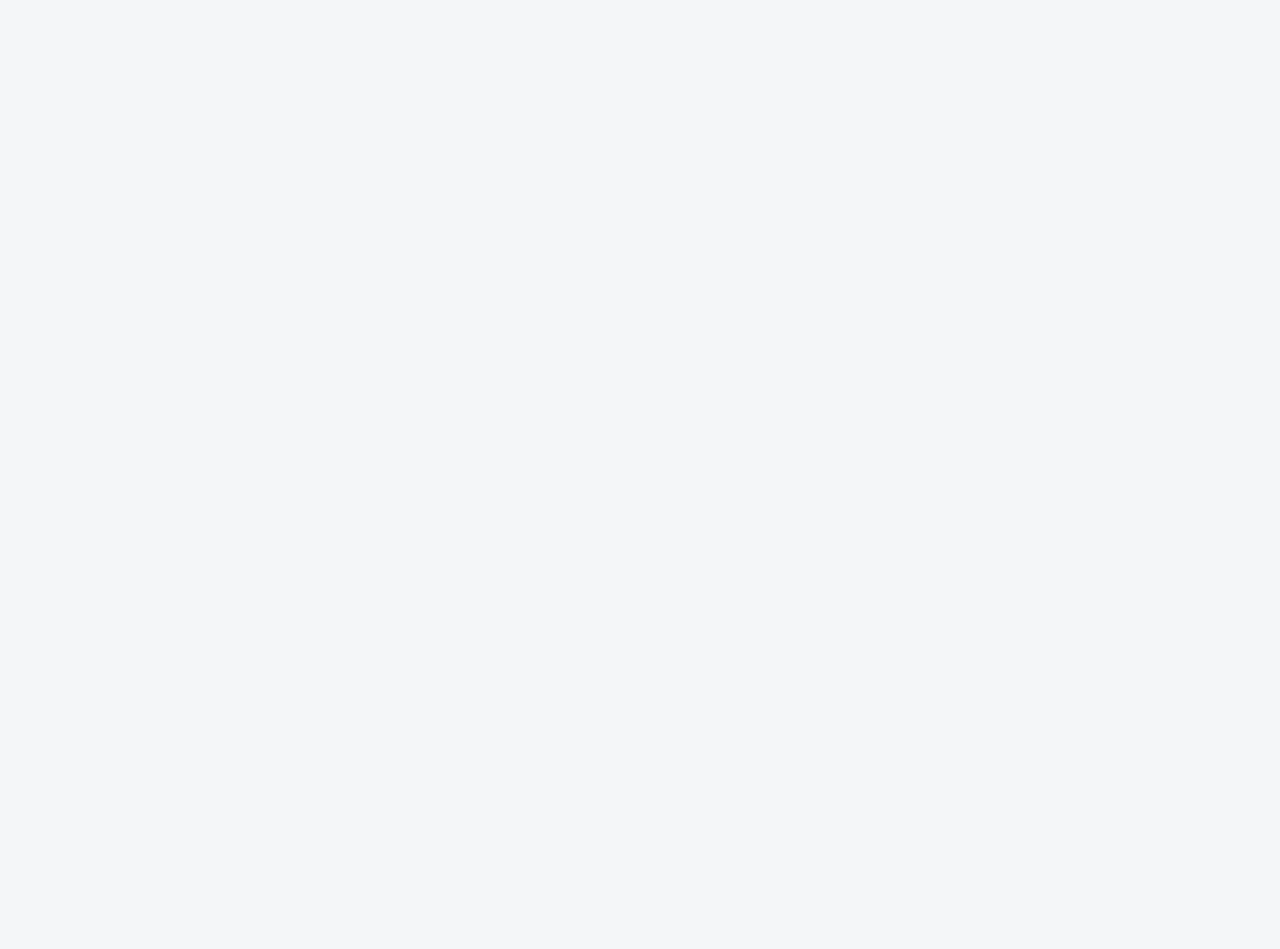
==== commit 8d36ca21: "첫 화면 로고 · 그림 · 왼쪽 메뉴 틀(판 2026-11-13.6) Co-Authored-By: Claude Fable 5.2 <noreply@anthropic.com>" ====
--- a/index.html
+++ b/index.html
@@ -22,9 +22,9 @@
 <link rel="stylesheet" href="css/app.css">
 <!-- auth-kit: 로그인 전에는 도구 화면을 감춘다(js/auth.js 가 판정 뒤 푼다) -->
 <script>document.documentElement.classList.add('auth-lock')</script>
-<link rel="stylesheet" href="css/auth.css?v=2026-11-13.1">
-<link rel="stylesheet" href="css/board.css?v=2026-11-13.1">
-<link rel="stylesheet" href="css/kit-build.css?v=2026-11-13.1">
+<link rel="stylesheet" href="css/auth.css?v=2026-11-13.6">
+<link rel="stylesheet" href="css/board.css?v=2026-11-13.6">
+<link rel="stylesheet" href="css/kit-build.css?v=2026-11-13.6">
 <!-- /auth-kit -->
 </head>
 <body>
@@ -206,11 +206,11 @@
 <script src="js/downtime.js"></script>
 <script src="js/app.js"></script>
 <!-- auth-kit: 로그인 · 사용 신청 · 승인 · 게시판(키트 정본 data10-00/kit/auth, 적용 build-2611-00/tools/kit) -->
-<script src="vendor/supabase.js?v=2026-11-13.1"></script>
-<script src="js/auth-config.js?v=2026-11-13.1"></script>
-<script src="js/kit-build.js?v=2026-11-13.1"></script>
-<script src="js/board.js?v=2026-11-13.1"></script>
-<script src="js/auth.js?v=2026-11-13.1"></script>
+<script src="vendor/supabase.js?v=2026-11-13.6"></script>
+<script src="js/auth-config.js?v=2026-11-13.6"></script>
+<script src="js/kit-build.js?v=2026-11-13.6"></script>
+<script src="js/board.js?v=2026-11-13.6"></script>
+<script src="js/auth.js?v=2026-11-13.6"></script>
 <!-- /auth-kit -->
 </body>
 </html>
--- a/css/kit-build.css
+++ b/css/kit-build.css
@@ -1,8 +1,37 @@
-/* build-2611 과제용 — 로그인 키트를 여러 쪽짜리 정적 화면에 맞춘다(정본 build-2611-00/tools/kit/kit-build.css) */
+/* build-2611 과제용 — 로그인 키트를 여러 쪽짜리 정적 화면에 맞춘다(정본 build-2611-00/tools/kit/kit-build.css)
+   로그인 뒤 틀은 마산(data10) 과제와 같다: 왼쪽 메뉴(과제 메뉴 + 「도움 · 관리」) · 위쪽 계정 줄 · 본문. */
 [hidden]{display:none !important;}
-.kit-bar{display:none;}
-.kit-shell .kit-bar{display:flex; justify-content:flex-end; align-items:center; flex-wrap:wrap; gap:6px 10px; max-width:1320px; margin:0 auto; padding:6px 20px; min-height:0; font-size:13.5px; position:relative; z-index:5;}
-.kit-shell .kit-bar .auth-chip{margin-left:auto; flex-wrap:wrap; justify-content:flex-end; max-width:100%;}
+.kit-bar{display:flex; justify-content:flex-end; align-items:center; flex-wrap:wrap; gap:6px 10px; max-width:1320px; margin:0 auto; padding:8px 20px; min-height:0; font-size:13.5px; position:relative; z-index:5;}
+.kit-bar .auth-chip{margin-left:auto; flex-wrap:wrap; justify-content:flex-end; max-width:100%;}
 .kit-shell.kit-page-on header.hero{display:none;}
 #kitPage{max-width:1320px; margin:0 auto; padding:8px 20px 40px; min-width:0;}
-@media print{ .kit-bar{display:none !important;} }
+
+/* 과제 스타일이 태그 이름(nav · aside)에 건 규칙이 키트 화면으로 새지 않게 한다(09 · 10) */
+#authGate nav.hp-links,#kitPage nav.kp-toc{flex-direction:row; flex-wrap:wrap;}
+
+/* 왼쪽 메뉴 — 위쪽 메뉴(.topnav)의 이름표와 목록을 옮겨 온 것 */
+.kit-has-side nav.topnav{display:none;}
+.kit-has-side body{padding-top:0;}
+.kit-has-side .hero{margin-top:0;}
+.kit-side{background:linear-gradient(180deg,#12305c 0%,#0c2244 100%); color:#e8eef7; padding:12px 14px; display:flex; flex-wrap:wrap; align-items:center; gap:6px 14px;}
+.kit-side .topnav-brand{display:block; min-height:0; color:#fff; font-weight:800; font-size:15.5px; line-height:1.35; text-decoration:none; padding:4px 4px;}
+.kit-side .topnav-brand small{display:block; margin:2px 0 0; font-weight:400; font-size:11.5px; opacity:.7;}
+.kit-side #nav{list-style:none; margin:0; padding:0; display:flex; flex-direction:row; flex-wrap:wrap; gap:2px; overflow:visible; flex:1 1 auto; min-width:0;}
+.kit-side #nav li{margin:0; padding:0; min-width:0;}
+.kit-side #nav a{display:flex; align-items:center; justify-content:flex-start; text-align:left; min-height:38px; padding:0 12px; border:0; border-radius:10px; color:rgba(232,238,247,.82); text-decoration:none; font-size:14px; font-weight:600; white-space:nowrap;}
+.kit-side #nav a:hover{background:rgba(255,255,255,.07); color:#fff;}
+.kit-side #nav a.active,.kit-side #nav a[aria-current="page"]{background:rgba(64,126,201,.55); color:#fff; box-shadow:inset 3px 0 0 #ffb347;}
+.kit-shell.kit-page-on .kit-side #nav a.active,.kit-shell.kit-page-on .kit-side #nav a[aria-current="page"]{background:transparent; box-shadow:none; color:rgba(232,238,247,.82);}
+.kit-side .kit-nav{flex:1 1 100%; flex-direction:row; flex-wrap:wrap; align-items:center; margin-top:4px; padding-top:8px;}
+.kit-side .kit-nav-t{margin:0 6px 0 0; padding:0 4px;}
+@media (min-width:1000px){
+  .kit-has-side body{padding-left:248px;}
+  .kit-side{position:fixed; left:0; top:0; bottom:0; width:248px; z-index:40; overflow-y:auto; flex-direction:column; flex-wrap:nowrap; align-items:stretch; gap:0; padding:18px 12px 16px;}
+  .kit-side .topnav-brand{padding:4px 12px 14px; margin-bottom:10px; border-bottom:1px solid rgba(255,255,255,.1);}
+  .kit-side #nav{flex-direction:column; flex-wrap:nowrap; flex:0 0 auto; align-items:stretch;}
+  .kit-side #nav a{min-height:42px; font-size:14.5px; white-space:normal;}
+  .kit-side .kit-nav{flex:0 0 auto; flex-direction:column; flex-wrap:nowrap; align-items:stretch; margin-top:14px; padding-top:12px;}
+  .kit-side .kit-nav-t{margin:0 0 4px; padding:0 12px;}
+  .kit-has-side section,.kit-has-side [id]{scroll-margin-top:16px;}
+}
+@media print{ .kit-bar,.kit-side{display:none !important;} .kit-has-side body{padding-left:0;} }
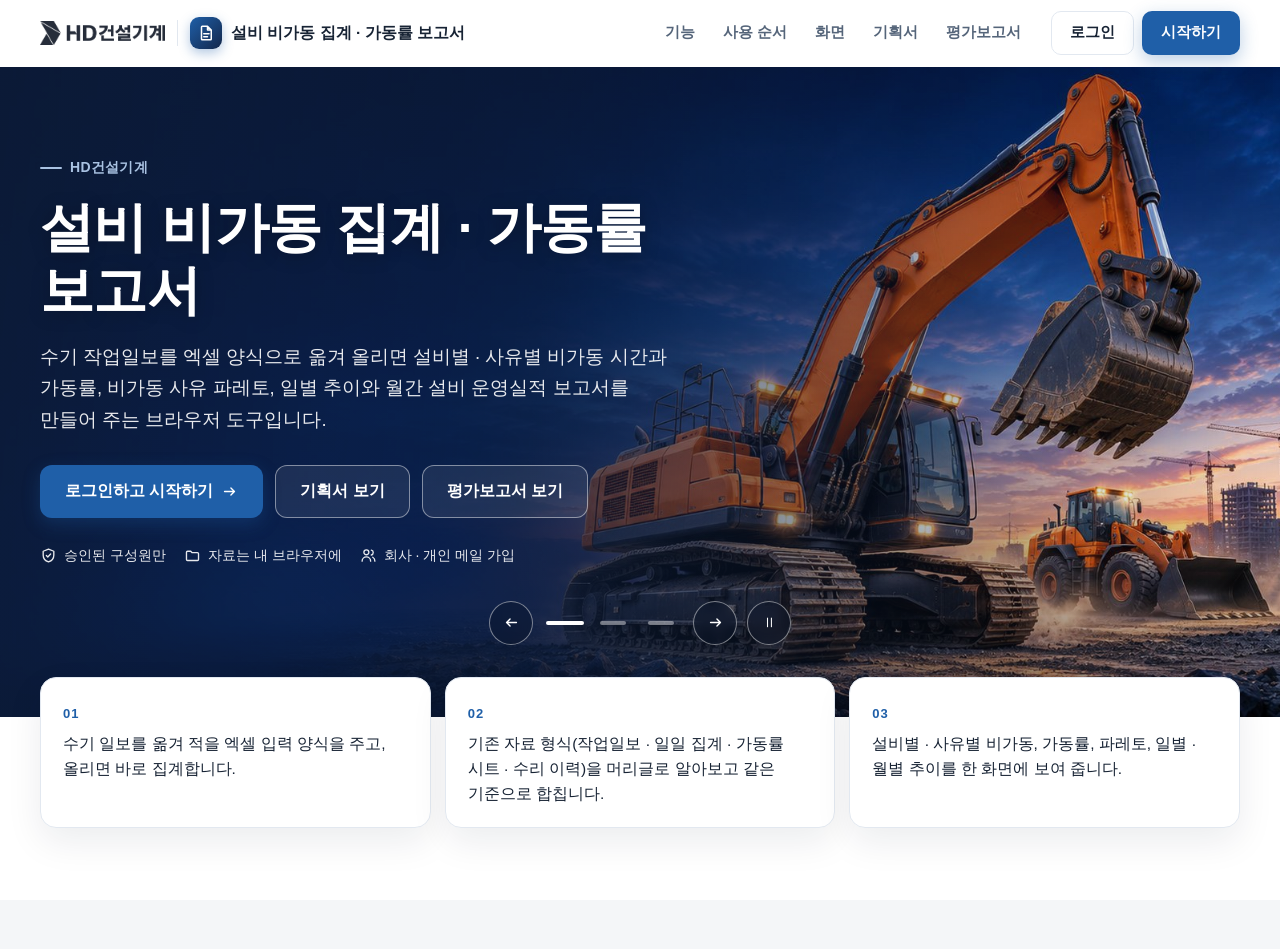
==== commit a22b4211: "첫 화면에 평가보고서 보기 · report.html Co-Authored-By: Claude Fable 5.2 <noreply@anthropic.com>" ====
--- a/index.html
+++ b/index.html
@@ -22,9 +22,9 @@
 <link rel="stylesheet" href="css/app.css">
 <!-- auth-kit: 로그인 전에는 도구 화면을 감춘다(js/auth.js 가 판정 뒤 푼다) -->
 <script>document.documentElement.classList.add('auth-lock')</script>
-<link rel="stylesheet" href="css/auth.css?v=2026-11-13.6">
-<link rel="stylesheet" href="css/board.css?v=2026-11-13.6">
-<link rel="stylesheet" href="css/kit-build.css?v=2026-11-13.6">
+<link rel="stylesheet" href="css/auth.css?v=2026-11-13.8">
+<link rel="stylesheet" href="css/board.css?v=2026-11-13.8">
+<link rel="stylesheet" href="css/kit-build.css?v=2026-11-13.8">
 <!-- /auth-kit -->
 </head>
 <body>
@@ -206,11 +206,11 @@
 <script src="js/downtime.js"></script>
 <script src="js/app.js"></script>
 <!-- auth-kit: 로그인 · 사용 신청 · 승인 · 게시판(키트 정본 data10-00/kit/auth, 적용 build-2611-00/tools/kit) -->
-<script src="vendor/supabase.js?v=2026-11-13.6"></script>
-<script src="js/auth-config.js?v=2026-11-13.6"></script>
-<script src="js/kit-build.js?v=2026-11-13.6"></script>
-<script src="js/board.js?v=2026-11-13.6"></script>
-<script src="js/auth.js?v=2026-11-13.6"></script>
+<script src="vendor/supabase.js?v=2026-11-13.8"></script>
+<script src="js/auth-config.js?v=2026-11-13.8"></script>
+<script src="js/kit-build.js?v=2026-11-13.8"></script>
+<script src="js/board.js?v=2026-11-13.8"></script>
+<script src="js/auth.js?v=2026-11-13.8"></script>
 <!-- /auth-kit -->
 </body>
 </html>
